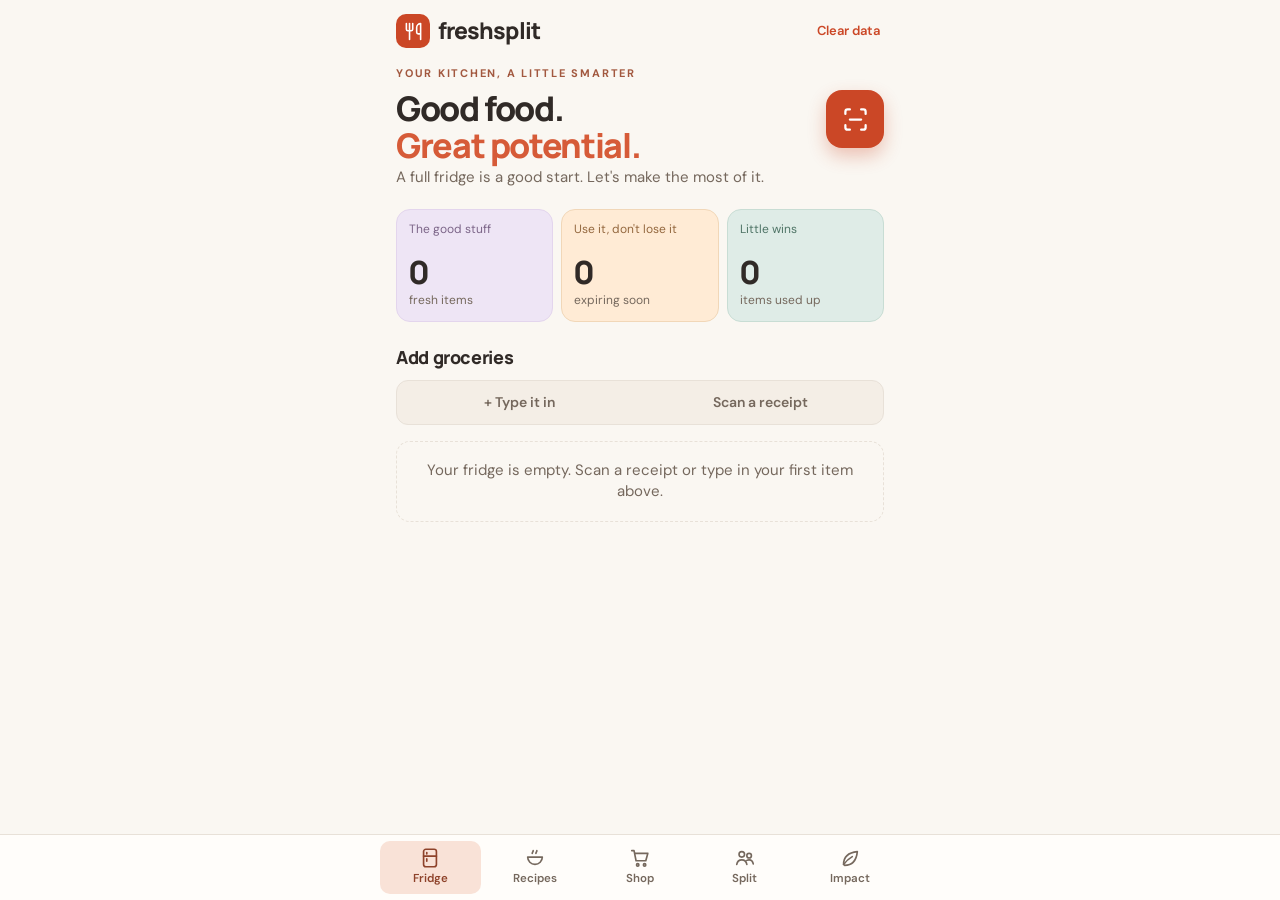
==== try.html @ 05a81a23 "Add FreshSplit app, test page and README" ====
<!DOCTYPE html>
<html lang="en">
<head>
<meta charset="utf-8">
<meta name="viewport" content="width=device-width,initial-scale=1,viewport-fit=cover">
<style>body{margin:0}[hidden]{display:none!important}</style>
</head>
<body>
<title>FreshSplit</title>
<meta name="claude:viewport-fit-sides" content="cover">
<link rel="preconnect" href="https://fonts.googleapis.com">
<link rel="preconnect" href="https://fonts.gstatic.com" crossorigin>
<link href="https://fonts.googleapis.com/css2?family=DM+Sans:opsz,wght@9..40,400;9..40,500;9..40,600;9..40,700&family=Manrope:wght@600;700;800&display=swap" rel="stylesheet">
<style>
/* Layout: a single phone-width app column, sticky header, fixed bottom tab bar */
:root{
  --bg:#FAF7F2; --surface:#FFFDFA; --sunk:#F4EEE6; --ink:#302A27; --muted:#75685D; --line:#E8E1D8;
  --accent:#CB4726; --accent-ink:#FFFFFF; --accent-soft:#F9E2D7; --accent-strong:#8E422A;
  --ice:#1D5E8C; --ice-soft:#DFEDF8; --ok:#246454; --ok-soft:#E2F2E9;
  --warn:#885805; --warn-soft:#FFEDBB; --bad:#A42F2F; --bad-soft:#FFDFDA;
  --p1:#EEE5F5; --p1-line:#E3D5ED; --p1-ink:#7C6588;
  --p2:#FFEBD5; --p2-line:#F1D7B8; --p2-ink:#94683F;
  --p3:#DFECE7; --p3-line:#C8DDD4; --p3-ink:#4F7466;
  --eyebrow:#A2583F; --headline-em:#D65B38;
  --shadow:0 1px 2px rgba(48,42,39,.05),0 6px 18px rgba(93,60,31,.06);
  --display:"Manrope","DM Sans",system-ui,sans-serif;
  --body:"DM Sans",system-ui,-apple-system,"Segoe UI",Roboto,sans-serif;
}
@media (prefers-color-scheme: dark){
  :root:not([data-theme="light"]){
    --bg:#191513; --surface:#221D1A; --sunk:#1D1916; --ink:#F3EBE4; --muted:#B5A698; --line:#3A312B;
    --accent:#F0784F; --accent-ink:#1A0E09; --accent-soft:#3B241A; --accent-strong:#F7A98C;
    --ice:#86C5F0; --ice-soft:#152A3B; --ok:#72CDB0; --ok-soft:#16302A;
    --warn:#EBB95C; --warn-soft:#382B12; --bad:#F38D7D; --bad-soft:#3E201C;
    --p1:#2A2233; --p1-line:#3A2F45; --p1-ink:#CDB6DA;
    --p2:#33261A; --p2-line:#4A3725; --p2-ink:#E3B98D;
    --p3:#1C2C27; --p3-line:#2B403A; --p3-ink:#9CCBB9;
    --eyebrow:#E39A7E; --headline-em:#F0784F;
    --shadow:0 1px 2px rgba(0,0,0,.4); color-scheme:dark;
  }
}
:root[data-theme="dark"]{
  --bg:#191513; --surface:#221D1A; --sunk:#1D1916; --ink:#F3EBE4; --muted:#B5A698; --line:#3A312B;
  --accent:#F0784F; --accent-ink:#1A0E09; --accent-soft:#3B241A; --accent-strong:#F7A98C;
  --ice:#86C5F0; --ice-soft:#152A3B; --ok:#72CDB0; --ok-soft:#16302A;
  --warn:#EBB95C; --warn-soft:#382B12; --bad:#F38D7D; --bad-soft:#3E201C;
  --p1:#2A2233; --p1-line:#3A2F45; --p1-ink:#CDB6DA;
  --p2:#33261A; --p2-line:#4A3725; --p2-ink:#E3B98D;
  --p3:#1C2C27; --p3-line:#2B403A; --p3-ink:#9CCBB9;
  --eyebrow:#E39A7E; --headline-em:#F0784F;
  --shadow:0 1px 2px rgba(0,0,0,.4); color-scheme:dark;
}
*{box-sizing:border-box}
body{background:var(--bg);color:var(--ink);font-family:var(--body);font-size:15px;line-height:1.45;-webkit-font-smoothing:antialiased}
body::before{content:"";position:fixed;inset:0 0 auto;height:env(safe-area-inset-top,0px);z-index:10;background:var(--bg)}
button,input,select,textarea{font:inherit;color:inherit}
button{cursor:pointer}
:focus-visible{outline:2px solid var(--accent);outline-offset:2px}
.app{max-width:520px;margin:0 auto;padding-left:max(16px,env(safe-area-inset-left,0px));padding-right:max(16px,env(safe-area-inset-right,0px));padding-block:0 calc(96px + env(safe-area-inset-bottom,0px))}
header.top{position:sticky;top:env(safe-area-inset-top,0px);z-index:5;background:var(--bg);padding-block:14px 10px;display:flex;align-items:center;gap:12px}
.brand{font-family:var(--display);font-weight:800;font-size:22px;letter-spacing:-.02em;display:flex;align-items:center;gap:8px}
.brand-mark{width:28px;height:28px;border-radius:8px;background:var(--accent);color:var(--accent-ink);display:grid;place-items:center;font-size:15px}
.top .spacer{flex:1}
.demo-pill{font-size:11px;font-weight:600;letter-spacing:.06em;text-transform:uppercase;color:var(--muted);border:1px solid var(--line);border-radius:999px;padding:3px 8px;background:var(--surface)}
.linkbtn{background:none;border:0;color:var(--accent);font-weight:600;font-size:13px;padding:4px}
h1.page{font-family:var(--display);font-weight:800;font-size:30px;letter-spacing:-.025em;line-height:1.1;margin:6px 0 4px;text-wrap:balance}
.sub{color:var(--muted);margin:0 0 16px}
h2{font-family:var(--display);font-weight:700;font-size:18px;letter-spacing:-.01em;margin:22px 0 10px;display:flex;align-items:baseline;gap:8px}
h2 .count{font-family:var(--body);font-size:13px;color:var(--muted);font-weight:500}
.stack{display:flex;flex-direction:column;gap:10px}
.card{background:var(--surface);border:1px solid var(--line);border-radius:14px;padding:14px;box-shadow:var(--shadow)}
.row{display:flex;gap:10px;align-items:center;flex-wrap:wrap}
.grow{flex:1;min-width:0}
.muted{color:var(--muted)}
.small{font-size:13px}
.tnum{font-variant-numeric:tabular-nums}

/* Summary strip */
.summary{display:grid;grid-template-columns:repeat(3,1fr);gap:8px}
.sum{border-radius:12px;padding:10px 12px;background:var(--surface);border:1px solid var(--line)}
.sum b{display:block;font-family:var(--display);font-size:24px;font-weight:800;line-height:1.1;font-variant-numeric:tabular-nums}
.sum span{font-size:12px;color:var(--muted)}
.sum.bad b{color:var(--bad)} .sum.warn b{color:var(--warn)}

/* Buttons & fields */
.btn{border:1px solid var(--line);background:var(--surface);border-radius:10px;padding:8px 12px;font-weight:600;font-size:14px}
.btn.primary{background:var(--accent);color:var(--accent-ink);border-color:var(--accent)}
.btn.ghost{background:transparent}
.btn.sm{padding:5px 10px;font-size:13px;border-radius:8px}
.btn:disabled{opacity:.45;cursor:not-allowed}
.seg{display:flex;background:var(--sunk);border:1px solid var(--line);border-radius:12px;padding:3px;gap:3px}
.seg button{flex:1;border:0;background:transparent;border-radius:9px;padding:8px;font-weight:600;font-size:14px;color:var(--muted)}
.seg button[aria-pressed="true"]{background:var(--surface);color:var(--ink);box-shadow:var(--shadow)}
.f{display:flex;flex-direction:column;gap:4px;font-size:12px;font-weight:600;color:var(--muted);letter-spacing:.02em;min-width:0}
.input,select.input,textarea.input{width:100%;border:1px solid var(--line);background:var(--sunk);border-radius:9px;padding:9px 10px;font-size:15px;font-weight:400;color:var(--ink)}
textarea.input{font-family:ui-monospace,"SF Mono",Menlo,Consolas,monospace;font-size:13px;min-height:150px;resize:vertical}
.grid2{display:grid;grid-template-columns:1fr 1fr;gap:10px}
.grid3{display:grid;grid-template-columns:1fr 1fr 1fr;gap:10px}
.hint{font-size:13px;color:var(--muted);background:var(--sunk);border-radius:9px;padding:8px 10px}

/* Pantry rows */
.item{display:grid;grid-template-columns:40px 1fr;gap:10px;align-items:start;padding:12px;background:var(--surface);border:1px solid var(--line);border-radius:14px}
.item.urgent{border-color:color-mix(in srgb,var(--bad) 35%,var(--line))}
.emoji{width:40px;height:40px;border-radius:10px;background:var(--sunk);display:grid;place-items:center;font-size:22px}
.item .name{font-weight:600;min-width:0}
.item .head{display:flex;justify-content:space-between;align-items:flex-start;gap:8px}
.demo-pill,.linkbtn{white-space:nowrap}
.item .meta{font-size:12.5px;color:var(--muted);display:flex;gap:6px;flex-wrap:wrap;align-items:center;margin-top:2px}
.item input[type=date]{border:1px solid var(--line);background:var(--sunk);border-radius:6px;padding:1px 4px;font-size:12px;color:var(--muted)}
.item .acts{display:flex;gap:6px;margin-top:8px;flex-wrap:wrap}
.tip{grid-column:2 / -1;font-size:13px;background:var(--warn-soft);color:var(--ink);border-radius:9px;padding:7px 10px}
.tip b{color:var(--warn)}
.chip{display:inline-flex;align-items:center;gap:4px;border-radius:999px;padding:3px 9px;font-size:12px;font-weight:600;white-space:nowrap;font-variant-numeric:tabular-nums}
.chip.ok{background:var(--accent-soft);color:var(--accent)}
.chip.warn{background:var(--warn-soft);color:var(--warn)}
.chip.bad{background:var(--bad-soft);color:var(--bad)}
.chip.ice{background:var(--ice-soft);color:var(--ice)}
.item.frozen .emoji{background:var(--ice-soft)}
.frz{display:inline-flex;align-items:center;gap:6px;border:1px solid var(--line);background:var(--surface);border-radius:999px;padding:4px 10px;font-size:13px;font-weight:600;color:var(--ink);cursor:pointer;white-space:nowrap}
.frz input{width:16px;height:16px;accent-color:var(--ice);margin:0}
.frz:has(input:checked){background:var(--ice-soft);border-color:var(--ice);color:var(--ice)}
.rc-row{display:grid;grid-template-columns:auto 32px 1fr;gap:10px;align-items:start;padding:10px 0;border-bottom:1px solid var(--line)}
.rc-row > input{width:18px;height:18px;margin-top:6px;accent-color:var(--accent)}
.rc-row .emoji{width:32px;height:32px;font-size:18px;border-radius:8px}
.rc-ctl{display:flex;flex-wrap:wrap;gap:8px;align-items:center;margin-top:6px}
.dt{border:1px solid var(--line);background:var(--sunk);border-radius:8px;padding:4px 6px;font-size:13px;color:var(--ink)}
.chip.neutral{background:var(--sunk);color:var(--muted);border:1px solid var(--line)}

/* Recipes */
.chips{display:flex;gap:8px;flex-wrap:wrap}
.fchip{border:1px solid var(--line);background:var(--surface);border-radius:999px;padding:6px 12px;font-size:13px;font-weight:600;color:var(--muted)}
.fchip[aria-pressed="true"]{background:var(--ink);color:var(--bg);border-color:var(--ink)}
.recipe h3{font-family:var(--display);font-size:18px;font-weight:700;margin:0;letter-spacing:-.01em}
.bar{height:6px;border-radius:99px;background:var(--sunk);overflow:hidden;border:1px solid var(--line)}
.bar i{display:block;height:100%;background:var(--accent);border-radius:99px}
.uses{font-size:13px;background:var(--warn-soft);border-radius:9px;padding:7px 10px}
.uses b{color:var(--warn)}
.ing{display:flex;flex-wrap:wrap;gap:6px}
.ing span{font-size:12.5px;border-radius:7px;padding:2px 8px;background:var(--accent-soft);color:var(--accent);font-weight:500}
.ing span.miss{background:var(--sunk);color:var(--muted);text-decoration:line-through;text-decoration-color:transparent;border:1px dashed var(--line)}
.cookpanel{border-top:1px dashed var(--line);margin-top:4px;padding-top:10px}
.check{display:flex;gap:10px;align-items:center;padding:6px 0;font-size:14px}
.check input{width:18px;height:18px;accent-color:var(--accent)}

/* Shopping */
.shop-row{display:flex;gap:10px;align-items:center;padding:10px 12px;background:var(--surface);border:1px solid var(--line);border-radius:12px}
.shop-row.done .nm{text-decoration:line-through;color:var(--muted)}
.alert{border-radius:12px;padding:12px;font-size:14px;display:flex;flex-direction:column;gap:8px}
.alert.warn{background:var(--warn-soft)}
.alert.ok{background:var(--accent-soft)}
.alert.info{background:var(--sunk);border:1px solid var(--line)}

/* Split */
.people{display:flex;gap:8px;flex-wrap:wrap}
.person{display:flex;align-items:center;gap:8px;border:1px solid var(--line);background:var(--surface);border-radius:999px;padding:4px 12px 4px 4px;font-weight:600;font-size:14px}
.av{width:26px;height:26px;border-radius:50%;display:grid;place-items:center;font-size:12px;font-weight:700;color:var(--accent-ink);background:var(--accent)}
.bal{display:flex;justify-content:space-between;align-items:center;padding:8px 0;border-bottom:1px solid var(--line)}
.bal:last-child{border-bottom:0}
.settle{display:flex;align-items:center;gap:8px;font-size:15px;padding:8px 0}
.settle .arrow{color:var(--muted)}
.settle b.amt{margin-left:auto;font-variant-numeric:tabular-nums}
.pchips{display:flex;gap:6px;flex-wrap:wrap}
.pchip{display:inline-flex;align-items:center;gap:6px;border:1px solid var(--line);background:var(--sunk);border-radius:999px;padding:3px 11px 3px 3px;font-size:13px;font-weight:600;color:var(--muted)}
.pchip .av{width:22px;height:22px;font-size:11px;background:var(--line);color:var(--muted)}
.pchip[aria-pressed="true"]{background:var(--accent-soft);border-color:var(--accent);color:var(--accent)}
.pchip[aria-pressed="true"] .av{background:var(--accent);color:var(--accent-ink)}
.buy{display:flex;flex-direction:column;gap:10px;padding:12px;background:var(--surface);border:1px solid var(--line);border-radius:12px}
.buy .quick{display:flex;gap:4px;margin-left:-4px}

/* Impact */
.tiles{display:grid;grid-template-columns:1fr 1fr;gap:10px}
.tile{background:var(--surface);border:1px solid var(--line);border-radius:14px;padding:14px}
.tile .v{font-family:var(--display);font-weight:800;font-size:30px;letter-spacing:-.02em;line-height:1.05;font-variant-numeric:tabular-nums}
.tile .l{font-size:12.5px;color:var(--muted);margin-top:4px}
.tile.hero{grid-column:1 / -1;background:var(--accent);border-color:var(--accent);color:var(--accent-ink)}
.tile.hero .l{color:var(--accent-ink);opacity:.85}
.tile.hero .v{font-size:40px}
.chart{display:grid;grid-template-columns:repeat(4,1fr);gap:12px;align-items:end;height:170px;padding:0 4px;border-bottom:1px solid var(--line);background-image:linear-gradient(var(--line) 1px,transparent 1px);background-size:100% 25%;background-position:0 0}
.wk{display:flex;gap:4px;align-items:end;justify-content:center;height:100%}
.wk i{width:22px;border-radius:5px 5px 0 0;position:relative;display:block;min-height:2px}
.wk i.r{background:var(--accent)} .wk i.t{background:var(--bad);opacity:.75}
.wk i em{position:absolute;top:-17px;left:50%;transform:translateX(-50%);font-style:normal;font-size:10.5px;color:var(--muted);font-variant-numeric:tabular-nums;white-space:nowrap}
.xl{display:grid;grid-template-columns:repeat(4,1fr);gap:12px;text-align:center;font-size:12px;color:var(--muted);padding-top:6px}
.legend{display:flex;gap:14px;font-size:12.5px;color:var(--muted);margin-top:8px}
.legend span::before{content:"";display:inline-block;width:10px;height:10px;border-radius:3px;margin-right:6px;vertical-align:-1px;background:var(--accent)}
.legend span.t::before{background:var(--bad);opacity:.75}
.src{font-size:12.5px;color:var(--muted)}
.src a{color:var(--accent)}

/* Bottom nav */
nav.tabs{position:fixed;left:0;right:0;bottom:0;z-index:6;background:var(--surface);border-top:1px solid var(--line);padding:6px max(16px,env(safe-area-inset-right,0px)) calc(6px + env(safe-area-inset-bottom,0px)) max(16px,env(safe-area-inset-left,0px))}
nav.tabs .in{max-width:520px;margin:0 auto;display:grid;grid-template-columns:repeat(5,1fr);gap:4px}
nav.tabs button{border:0;background:transparent;border-radius:10px;padding:6px 2px;display:flex;flex-direction:column;align-items:center;gap:2px;font-size:11.5px;font-weight:600;color:var(--muted)}
nav.tabs button svg{width:22px;height:22px;fill:none;stroke:currentColor;stroke-width:1.8;stroke-linecap:round;stroke-linejoin:round}
nav.tabs button[aria-current="page"]{color:var(--accent);background:var(--accent-soft)}
.badge{min-width:16px;height:16px;padding:0 4px;border-radius:8px;background:var(--bad);color:#fff;font-size:10px;display:inline-grid;place-items:center;margin-left:2px}

.toast{position:fixed;left:50%;bottom:calc(84px + env(safe-area-inset-bottom,0px));transform:translateX(-50%) translateY(20px);background:var(--ink);color:var(--bg);padding:10px 16px;border-radius:12px;font-size:14px;font-weight:500;opacity:0;pointer-events:none;transition:.25s;max-width:calc(100% - 32px);z-index:20;text-align:center}
.toast.show{opacity:1;transform:translateX(-50%) translateY(0)}
.upload{display:flex;flex-direction:column;align-items:center;gap:4px;text-align:center;border:2px dashed var(--accent);background:var(--accent-soft);border-radius:14px;padding:18px 14px;cursor:pointer;color:var(--ink)}
.upload b{color:var(--accent);font-size:16px}
.upload .up-ic{width:40px;height:40px;fill:none;stroke:var(--accent);stroke-width:1.8;stroke-linecap:round;stroke-linejoin:round}
.upload:focus-within{outline:2px solid var(--accent);outline-offset:2px}
.vh{position:absolute;width:1px;height:1px;opacity:0;overflow:hidden;pointer-events:none}
.ocr{display:flex;gap:12px;align-items:center}
.ocr img{width:56px;height:76px;object-fit:cover;object-position:top;border-radius:8px;border:1px solid var(--line);flex:none;background:#fff}
.or{display:flex;align-items:center;gap:10px;color:var(--muted);font-size:12px;text-transform:uppercase;letter-spacing:.06em}
.or::before,.or::after{content:"";flex:1;height:1px;background:var(--line)}
.empty{text-align:center;color:var(--muted);padding:18px;border:1px dashed var(--line);border-radius:14px}
@media (max-width:380px){.grid3{grid-template-columns:1fr 1fr}.summary b{font-size:20px}}

/* Figma design layer: warm kitchen look */
.brand{font-family:var(--display);font-weight:800;letter-spacing:-.04em;font-size:23px}
.brand-mark{width:34px;height:34px;border-radius:10px}
.brand-mark svg{width:19px;height:19px;fill:none;stroke:currentColor;stroke-width:2;stroke-linecap:round;stroke-linejoin:round}
h1.page{font-weight:800;letter-spacing:-.04em;font-size:34px;line-height:1.08}
h1.page em{font-style:normal;color:var(--headline-em)}
h2{font-family:var(--display);font-weight:800;letter-spacing:-.02em}
.hero{display:flex;align-items:flex-start;gap:12px;margin:8px 0 4px}
.eyebrow{color:var(--eyebrow);font-size:11px;font-weight:700;letter-spacing:.16em;text-transform:uppercase;margin-bottom:8px}
.scan-fab{flex:none;width:58px;height:58px;border-radius:16px;border:0;background:var(--accent);color:var(--accent-ink);display:grid;place-items:center;box-shadow:0 8px 18px color-mix(in srgb,var(--accent) 30%,transparent);margin-top:24px}
.scan-fab svg{width:27px;height:27px;fill:none;stroke:currentColor;stroke-width:2;stroke-linecap:round;stroke-linejoin:round}
.stats{display:grid;grid-template-columns:repeat(3,minmax(0,1fr));gap:8px}
.stat{border-radius:14px;padding:12px;border:1px solid var(--p1-line);background:var(--p1);display:flex;flex-direction:column;min-width:0}
.stat .lbl{font-size:12px;color:var(--p1-ink);line-height:1.25;min-height:2.5em}
.stat b{font-family:var(--display);font-size:32px;font-weight:800;letter-spacing:-.03em;line-height:1.05;margin-top:4px;font-variant-numeric:tabular-nums}
.stat .unit{font-size:12px;color:var(--muted);margin-top:2px}
.stat.s2{background:var(--p2);border-color:var(--p2-line)} .stat.s2 .lbl{color:var(--p2-ink)}
.stat.s3{background:var(--p3);border-color:var(--p3-line)} .stat.s3 .lbl{color:var(--p3-ink)}
.banner{display:flex;align-items:center;gap:12px;width:100%;text-align:left;margin-top:12px;background:var(--accent-soft);border:1px solid color-mix(in srgb,var(--accent) 22%,var(--line));border-radius:14px;padding:14px;color:var(--ink);font:inherit}
.banner b{display:block;color:var(--accent-strong);font-family:var(--display);font-size:15px;font-weight:800}
.banner .t{display:block;font-size:13px;color:var(--muted);margin-top:3px}
.banner .arr{color:var(--accent-strong);font-size:20px;flex:none}
.b-ic{width:42px;height:42px;border-radius:11px;background:color-mix(in srgb,var(--accent) 16%,transparent);color:var(--accent-strong);display:grid;place-items:center;flex:none}
.b-ic svg{width:22px;height:22px;fill:none;stroke:currentColor;stroke-width:2;stroke-linecap:round;stroke-linejoin:round}
.key{display:flex;flex-wrap:wrap;gap:6px 14px;font-size:12px;color:var(--muted);margin-top:14px}
.key i{display:inline-block;width:7px;height:7px;border-radius:50%;margin-right:6px;vertical-align:1px}
.key .kr{background:var(--bad)} .key .kw{background:var(--warn)} .key .ko{background:var(--ok)} .key .ki{background:var(--ice)}
.disclaimer{font-size:12px;color:var(--muted);margin:18px 0 0}
.item{grid-template-columns:54px 1fr;border-radius:16px}
.item .emoji{width:54px;height:54px;border-radius:12px;font-size:27px;overflow:hidden}
.emoji img{width:100%;height:100%;object-fit:cover;border-radius:inherit;display:block}
.recipe{overflow:hidden}
.recipe .rphoto{display:block;width:calc(100% + 28px);max-width:none;margin:-14px -14px 0;height:150px;object-fit:cover}
.chip.ok{background:var(--ok-soft);color:var(--ok)}
.ing span{background:var(--ok-soft);color:var(--ok)}
.tile.hero{background:var(--ok);border-color:var(--ok);color:var(--bg)}
.tile.hero .l{color:var(--bg)}
.wk i.r{background:var(--ok)}
.legend span::before{background:var(--ok)}
.card,.shop-row,.buy{border-radius:16px}
nav.tabs button[aria-current="page"]{color:var(--accent-strong)}
@media (prefers-reduced-motion:reduce){*{transition:none!important}}
</style>

<div class="app">
  <header class="top">
    <div class="brand"><span class="brand-mark" aria-hidden="true"><svg viewBox="0 0 24 24"><path d="M3 2v7c0 1.1.9 2 2 2h4a2 2 0 0 0 2-2V2"/><path d="M7 2v20"/><path d="M21 15V2a5 5 0 0 0-5 5v6c0 1.1.9 2 2 2h3Zm0 0v7"/></svg></span>freshsplit</div>
    <span class="spacer"></span>
    <button class="linkbtn" data-act="reset">Clear data</button>
  </header>
  <main id="view"></main>
</div>

<nav class="tabs" aria-label="Sections">
  <div class="in" id="tabs"></div>
</nav>
<div class="toast" id="toast" role="status" aria-live="polite"></div>

<script>
(function(){
"use strict";

/* ---------- Food knowledge: typical fridge shelf life, weight, price ---------- */
// d = days it usually keeps after purchase, kg = typical pack weight, p = typical price (CAD)
const FOODS = [
  {k:"milk", n:"Milk (2 L)", e:"🥛", d:7, kg:2.0, p:5.49, c:"dairy", a:["milk"]},
  {k:"eggs", n:"Eggs (12)", e:"🥚", d:21, kg:0.7, p:4.29, c:"dairy", a:["egg"]},
  {k:"cheese", n:"Cheddar cheese", e:"🧀", d:28, kg:0.4, p:7.99, c:"dairy", a:["cheese","ched","mozz"]},
  {k:"yogurt", n:"Yogurt", e:"🥣", d:14, kg:0.65, p:4.79, c:"dairy", a:["yogurt","yog"]},
  {k:"butter", n:"Butter", e:"🧈", d:60, kg:0.45, p:6.49, c:"dairy", a:["butter"]},
  {k:"cream", n:"Cooking cream", e:"🥛", d:10, kg:0.5, p:3.29, c:"dairy", a:["cream"]},
  {k:"bread", n:"Bread", e:"🍞", d:5, kg:0.6, p:3.49, c:"bakery", a:["bread","loaf"]},
  {k:"tortilla", n:"Tortillas", e:"🫓", d:14, kg:0.5, p:3.99, c:"bakery", a:["tortilla","wrap"]},
  {k:"spinach", n:"Baby spinach", e:"🥬", d:5, kg:0.3, p:4.99, c:"leafy", a:["spinach"]},
  {k:"lettuce", n:"Lettuce", e:"🥬", d:7, kg:0.5, p:2.99, c:"leafy", a:["lettuce","romaine"]},
  {k:"tomato", n:"Tomatoes", e:"🍅", d:7, kg:0.5, p:3.12, c:"produce", a:["tomato","roma"]},
  {k:"pepper", n:"Bell peppers", e:"🫑", d:7, kg:0.4, p:3.49, c:"produce", a:["pepper"]},
  {k:"broccoli", n:"Broccoli", e:"🥦", d:5, kg:0.5, p:2.99, c:"produce", a:["broccoli"]},
  {k:"mushroom", n:"Mushrooms", e:"🍄", d:5, kg:0.23, p:2.99, c:"produce", a:["mushroom"]},
  {k:"cucumber", n:"Cucumber", e:"🥒", d:7, kg:0.4, p:1.29, c:"produce", a:["cucumber","cuke"]},
  {k:"carrot", n:"Carrots", e:"🥕", d:21, kg:1.0, p:2.49, c:"produce", a:["carrot"]},
  {k:"potato", n:"Potatoes", e:"🥔", d:30, kg:2.0, p:4.99, c:"produce", a:["potato"]},
  {k:"onion", n:"Onions", e:"🧅", d:30, kg:1.0, p:2.99, c:"produce", a:["onion"]},
  {k:"garlic", n:"Garlic", e:"🧄", d:60, kg:0.1, p:0.99, c:"produce", a:["garlic"]},
  {k:"banana", n:"Bananas", e:"🍌", d:5, kg:1.0, p:1.83, c:"fruit", a:["banana"]},
  {k:"apple", n:"Apples", e:"🍎", d:30, kg:1.0, p:4.49, c:"fruit", a:["apple"]},
  {k:"strawberries", n:"Strawberries", e:"🍓", d:4, kg:0.45, p:4.99, c:"fruit", a:["strawberr","berries"]},
  {k:"avocado", n:"Avocados", e:"🥑", d:4, kg:0.4, p:3.99, c:"fruit", a:["avocado"]},
  {k:"chicken", n:"Chicken breast", e:"🍗", d:2, kg:1.0, p:12.87, c:"meat", a:["chicken","chkn"]},
  {k:"beef", n:"Ground beef", e:"🥩", d:2, kg:0.45, p:7.49, c:"meat", a:["beef"]},
  {k:"salmon", n:"Salmon fillet", e:"🐟", d:2, kg:0.4, p:11.99, c:"meat", a:["salmon"]},
  {k:"rice", n:"Rice", e:"🍚", d:365, kg:2.0, p:6.99, c:"pantry", a:["rice"]},
  {k:"pasta", n:"Pasta", e:"🍝", d:365, kg:0.9, p:2.49, c:"pantry", a:["pasta","spaghetti","penne"]},
  {k:"oats", n:"Rolled oats", e:"🌾", d:365, kg:1.0, p:4.49, c:"pantry", a:["oats","oatmeal"]},
  {k:"beans", n:"Canned beans", e:"🥫", d:730, kg:0.4, p:1.49, c:"pantry", a:["bean"]}
];
const FOOD = Object.fromEntries(FOODS.map(f=>[f.k,f]));
const TIPS = {
  dairy:"Bake with it, make pancakes, or freeze it (grated cheese and milk both freeze well).",
  bakery:"Freeze slices now, or turn it into French toast or croutons.",
  leafy:"Wilt it into eggs, pasta or soup. A whole bag shrinks to a cup.",
  produce:"Roast it, add it to soup, or chop and freeze it.",
  fruit:"Freeze it for smoothies, or bake it into muffins or banana bread.",
  meat:"Cook it today or freeze it now. Frozen, it keeps for months.",
  pantry:"",
  other:"Check it, and freeze or cook it soon."
};
// How long food keeps in the freezer (days), and how long it lasts in the fridge after thawing.
const FREEZE = {milk:90, cheese:180, yogurt:60, butter:270, cream:90, bread:90, tortilla:180, spinach:180, tomato:180,
  pepper:240, broccoli:300, mushroom:270, carrot:300, onion:240, garlic:180, banana:90, apple:240, strawberries:240,
  avocado:120, chicken:270, beef:120, salmon:90};
const NO_FREEZE = {eggs:"Eggs crack in the shell when frozen.", lettuce:"Lettuce goes limp and watery when frozen.",
  cucumber:"Cucumber goes mushy when frozen.", potato:"Raw potatoes turn watery and grainy when frozen."};
const THAW = {meat:2, dairy:5, bakery:3};
function freezeDays(k, c){ if(k && FREEZE[k]) return FREEZE[k]; if(c==="pantry") return null; if(k && NO_FREEZE[k]) return null; return k?null:90; }
function noFreezeMsg(k, c){ if(k && NO_FREEZE[k]) return NO_FREEZE[k]; if(c==="pantry") return "This keeps for months in the cupboard, so there's no need to freeze it."; return "This doesn't freeze well."; }
function fmtDate(s){const [y,m,d]=s.split("-").map(Number); return new Date(y,m-1,d).toLocaleDateString(undefined,{month:"short",day:"numeric",year:"numeric"});}
const CO2_PER_KG = 3; // 2.3 Mt household food waste ≈ 6.9 Mt CO2 (Love Food Hate Waste Canada)

// How to spot each food on a receipt, including common store abbreviations.
const RX = {
  cheese:/chees|\bched|\bchs\b|mozz|parm/, yogurt:/yog|\bygt\b/,
  milk:/milk|\bmlk\b|\bhomo\b|\bskim\b|\b[12]\s?%/, cream:/cream|\bcrm\b/, butter:/butter|\bbtr\b/, eggs:/egg/,
  chicken:/chick|\bchkn|\bchk\b/, beef:/beef|\bgrnd\s?bf|\bgr\s?bf/, salmon:/salmon/,
  spinach:/spinach|\bspnch|\bspin\b/, lettuce:/lettuce|romaine|\blett\b|iceberg/, tomato:/tomato|\btoms?\b|\broma\b/,
  pepper:/pepper|\bppr\b/, broccoli:/brocc/, mushroom:/mushr|\bmush\b/, cucumber:/cucumb|\bcuke/, carrot:/carrot|\bcarr\b/,
  strawberries:/strawb|\bstrwb|berries/, avocado:/avocad|\bavo\b/, banana:/banan|\bbnna/, apple:/apple/,
  potato:/potat/, onion:/onion/, garlic:/garlic/,
  bread:/bread|\bbrd\b|\bloaf|bagel|\bbuns?\b/, tortilla:/tortil|\bwraps?\b/,
  pasta:/pasta|spaghet|penne|macaroni|fusilli|linguin/, rice:/\brice\b/, oats:/\boats?\b|oatmeal/, beans:/\bbeans?\b/
};
function findFood(text){
  const t = text.toLowerCase();
  for(const k in RX){ if(RX[k].test(t)) return FOOD[k]; }
  return null;
}

/* ---------- Photos (from the team's Figma design) ---------- */
const PHOTO = {"strawberries": "[data-uri]", "spinach": "[data-uri]", "chicken": "[data-uri]", "milk": "[data-uri]", "avocado": "[data-uri]", "eggs": "[data-uri]"};
const RPHOTO = {"Creamy chicken & spinach pasta": "[data-uri]", "Yogurt fruit bowl": "[data-uri]", "Avocado & egg toast": "[data-uri]"};
function thumb(k,e){ return PHOTO[k] ? `<img src="${PHOTO[k]}" alt="">` : e; }
const SCAN_SVG='<svg viewBox="0 0 24 24"><path d="M3 7V5a2 2 0 0 1 2-2h2M17 3h2a2 2 0 0 1 2 2v2M21 17v2a2 2 0 0 1-2 2h-2M7 21H5a2 2 0 0 1-2-2v-2M7 12h10"/></svg>';
const CLOCK_SVG='<svg viewBox="0 0 24 24"><circle cx="12" cy="12" r="9"/><path d="M12 7v5l3 2"/></svg>';
function pageHead(eb,title,sub,cta){ return `<div class="hero"><div style="flex:1;min-width:0"><div class="eyebrow">${eb}</div><h1 class="page">${title}</h1><p class="sub">${sub}</p></div>${cta||""}</div>`; }

/* ---------- Recipes ---------- */
const RECIPES = [
  {n:"Creamy chicken & spinach pasta", t:25, veg:false, ing:["chicken","spinach","pasta","milk"]},
  {n:"Avocado & egg toast", t:15, veg:true, ing:["bread","avocado","eggs","spinach"]},
  {n:"Spinach & tomato omelette", t:15, veg:true, ing:["eggs","spinach","tomato","cheese","onion"]},
  {n:"Chicken & pepper stir-fry", t:25, veg:false, ing:["chicken","pepper","broccoli","garlic","rice","onion"]},
  {n:"Creamy spinach pasta", t:20, veg:true, ing:["pasta","spinach","garlic","cream","cheese"]},
  {n:"Banana oat pancakes", t:15, veg:true, ing:["banana","eggs","oats","milk"]},
  {n:"Tomato & bean soup", t:30, veg:true, ing:["tomato","onion","garlic","beans","carrot"]},
  {n:"Grilled cheese & tomato", t:10, veg:true, ing:["bread","cheese","tomato","butter"]},
  {n:"French toast", t:15, veg:true, ing:["bread","eggs","milk","butter"]},
  {n:"Chicken fried rice", t:20, veg:false, ing:["rice","eggs","chicken","carrot","onion","garlic"]},
  {n:"Veggie bean quesadillas", t:15, veg:true, ing:["tortilla","cheese","pepper","onion","beans"]},
  {n:"Yogurt fruit bowl", t:5, veg:true, ing:["yogurt","banana","strawberries","oats"]},
  {n:"Beef tacos", t:25, veg:false, ing:["beef","tortilla","tomato","lettuce","cheese","onion"]},
  {n:"Roasted vegetable tray", t:35, veg:true, ing:["potato","carrot","pepper","onion","garlic"]},
  {n:"Salmon rice bowl", t:20, veg:false, ing:["salmon","rice","cucumber","avocado"]},
  {n:"Mushroom risotto", t:35, veg:true, ing:["rice","mushroom","onion","garlic","cheese","butter"]}
];

/* ---------- Dates ---------- */
const TODAY = (()=>{const d=new Date(); d.setHours(0,0,0,0); return d;})();
function iso(d){return d.getFullYear()+"-"+String(d.getMonth()+1).padStart(2,"0")+"-"+String(d.getDate()).padStart(2,"0");}
function addDays(n){const d=new Date(TODAY); d.setDate(d.getDate()+n); return iso(d);}
function daysLeft(s){const [y,m,dd]=s.split("-").map(Number); return Math.round((new Date(y,m-1,dd)-TODAY)/86400000);}
function fmtShort(d){return d.toLocaleDateString(undefined,{month:"short",day:"numeric"});}
function mondayOf(d){const x=new Date(d); const wd=(x.getDay()+6)%7; x.setDate(x.getDate()-wd); return x;}

/* ---------- Helpers ---------- */
const $ = s=>document.querySelector(s);
let _id = Date.now();
const uid = ()=>"i"+(_id++).toString(36);
const esc = s=>String(s).replace(/[&<>"']/g,c=>({"&":"&amp;","<":"&lt;",">":"&gt;",'"':"&quot;","'":"&#39;"}[c]));
const money = n=>"$"+(Math.round(n*100)/100).toFixed(2);
const kg = n=>(Math.round(n*10)/10).toFixed(1);
function initials(n){return n.trim().slice(0,1).toUpperCase();}

/* ---------- State ---------- */
const KEY="fridgewise-v1";
function mkItem(k, offset, buyer, qty){
  const f=FOOD[k];
  return {id:uid(), k:f.k, name:f.n, e:f.e, c:f.c, exp:addDays(offset), qty:qty||1, price:f.p, kg:f.kg, buyer};
}
function seed(){
  return {people:["You"], items:[], purchases:[], shop:[], log:[],
    impact:{rescuedKg:0, usedKg:0, tossedKg:0, saved:0, rescuedCount:0}};
}
function load(){try{const s=localStorage.getItem(KEY); if(s){const o=JSON.parse(s); if(o&&o.items) return o;}}catch(e){} return null;}
function save(){try{localStorage.setItem(KEY,JSON.stringify(S));}catch(e){}}
let S = load() || seed();
const UI = {tab:"fridge", addMode:null, receipt:"", parsed:null, pref:"soon", cooking:null, shopWarn:null, check:null};

/* ---------- Status ---------- */
function status(d){
  if(d<0) return {cls:"bad", txt:d===-1?"Expired yesterday":"Expired "+(-d)+" days ago"};
  if(d===0) return {cls:"bad", txt:"Use today"};
  if(d===1) return {cls:"bad", txt:"1 day left"};
  if(d===2) return {cls:"bad", txt:"2 days left"};
  if(d<=3) return {cls:"warn", txt:d+" days left"};
  if(d>60) return {cls:"ok", txt:Math.round(d/30)+" months"};
  return {cls:"ok", txt:d+" days left"};
}
function sorted(){return S.items.slice().sort((a,b)=>daysLeft(a.exp)-daysLeft(b.exp));}
function haveKey(k){return S.items.find(i=>i.k===k && daysLeft(i.exp)>=0);}

/* ---------- Toast ---------- */
let tt;
function toast(msg){const t=$("#toast"); t.textContent=msg; t.classList.add("show"); clearTimeout(tt); tt=setTimeout(()=>t.classList.remove("show"),2600);}

/* ---------- Impact accounting ---------- */
function finishItem(item, how){
  const d=daysLeft(item.exp);
  const w=item.kg*item.qty;
  if(how==="used"){
    S.impact.usedKg+=w; S.impact.usedCount=(S.impact.usedCount||0)+1;
    if(d<=3 && d>=-1 && !item.rescued){ S.impact.rescuedKg+=w; S.impact.saved+=item.price*item.qty; S.impact.rescuedCount++; }
  } else {
    S.impact.tossedKg+=w;
    if(item.rescued){ S.impact.rescuedKg-=w; S.impact.saved-=item.price*item.qty; S.impact.rescuedCount--; }
  }
  if(!S.log) S.log=[];
  S.log.push({d:iso(TODAY), r:(how==="used"&&d<=3&&d>=-1&&!item.rescued)?w:0, t:how==="used"?0:w});
  S.items=S.items.filter(i=>i.id!==item.id);
}

/* ---------- Tabs ---------- */
const ICONS={
  fridge:'<svg viewBox="0 0 24 24"><rect x="5" y="2.5" width="14" height="19" rx="2.5"/><path d="M5 10h14M8.5 6v1.5M8.5 13v2.5"/></svg>',
  recipes:'<svg viewBox="0 0 24 24"><path d="M4 11h16a8 8 0 0 1-16 0Z"/><path d="M9 7c0-1.5 1-1.5 1-3M13 7c0-1.5 1-1.5 1-3"/></svg>',
  shop:'<svg viewBox="0 0 24 24"><path d="M3 4h2.5l2.2 11h10.6L20.5 7H7"/><circle cx="9.5" cy="19.5" r="1.3"/><circle cx="17" cy="19.5" r="1.3"/></svg>',
  split:'<svg viewBox="0 0 24 24"><circle cx="8.5" cy="8" r="3"/><circle cx="16.5" cy="9.5" r="2.5"/><path d="M3 19c.5-3 3-5 5.5-5s5 2 5.5 5M14 14.6c.8-.4 1.6-.6 2.5-.6 2.2 0 4 1.6 4.5 4.5"/></svg>',
  impact:'<svg viewBox="0 0 24 24"><path d="M5 19c0-8 5-13 15-14-1 10-6 15-14 15"/><path d="M5 19c3-4 6-6.5 9.5-8.5"/></svg>'
};
const TABS=[["fridge","Fridge"],["recipes","Recipes"],["shop","Shop"],["split","Split"],["impact","Impact"]];
function renderTabs(){
  const urgent=S.items.filter(i=>i.loc!=="freezer"&&daysLeft(i.exp)<=1).length;
  const open=S.shop.filter(s=>!s.done).length;
  $("#tabs").innerHTML=TABS.map(([k,l])=>{
    const b = k==="fridge"&&urgent ? `<span class="badge">${urgent}</span>` : (k==="shop"&&open?`<span class="badge" style="background:var(--muted)">${open}</span>`:"");
    return `<button data-act="tab" data-tab="${k}" ${UI.tab===k?'aria-current="page"':""}>${ICONS[k]}<span>${l}${b}</span></button>`;
  }).join("");
}

/* ---------- Fridge ---------- */
function peopleOptions(sel){return S.people.map(p=>`<option ${p===sel?"selected":""}>${esc(p)}</option>`).join("");}
function shareChips(id){
  return `<div class="pchips" id="${id}" role="group" aria-label="Shared with">${S.people.map((q,ix)=>`<button type="button" class="pchip" data-act="pickShare" data-pi="${ix}" aria-pressed="true"><span class="av">${esc(initials(q))}</span>${esc(q)}</button>`).join("")}</div>`;
}
function readShare(id){return [...document.querySelectorAll("#"+id+' .pchip[aria-pressed="true"]')].map(b=>S.people[+b.dataset.pi]);}
function itemRow(i){
  const d=daysLeft(i.exp), frozen=i.loc==="freezer";
  const base=status(d);
  const st=frozen ? {cls:d<0?"bad":"ice", txt:d<0?"Frozen too long":"Frozen · "+base.txt.replace(" left","")} : base;
  const urgent=!frozen && d<=2;
  const canFreeze=freezeDays(i.k,i.c)!=null;
  const tip = urgent && TIPS[i.c] ? `<div class="tip"><b>Save it:</b> ${TIPS[i.c]}</div>` : "";
  const moveBtn = frozen
    ? `<button class="btn sm ghost" data-act="thaw" data-id="${i.id}">Move to fridge</button>`
    : (canFreeze && d>=0 ? `<button class="btn sm ghost" data-act="freeze" data-id="${i.id}">❄ Freeze</button>` : "");
  return `<div class="item ${urgent?"urgent":""} ${frozen?"frozen":""}">
    <div class="emoji" aria-hidden="true">${thumb(i.k,i.e)}</div>
    <div style="min-width:0">
      <div class="head"><div class="name">${esc(i.name)}${i.qty>1?` <span class="muted">×${i.qty}</span>`:""}</div><span class="chip ${st.cls}">${st.txt}</span></div>
      <div class="meta"><span>${esc(i.buyer)} · ${money(i.price*i.qty)}</span><span>·</span>
        <label>${frozen?"Frozen until":"Use by"} <input type="date" value="${i.exp}" data-act="exp" data-id="${i.id}" aria-label="Use-by date for ${esc(i.name)}"></label></div>
      <div class="acts">
        <button class="btn sm" data-act="used" data-id="${i.id}">Used it</button>
        ${moveBtn}
        <button class="btn sm ghost" data-act="tossed" data-id="${i.id}">Threw it out</button>
      </div>
    </div>
    ${tip}
  </div>`;
}
function freezerSection(frozen){
  if(!frozen.length) return "";
  return `<h2>In the freezer <span class="count">${frozen.length}</span></h2>
  <div class="stack">${frozen.map(itemRow).join("")}</div>`;
}
function addPanel(){
  if(UI.addMode==="type"){
    const opts=FOODS.map(f=>`<option value="${esc(f.n)}">`).join("");
    return `<form class="card stack" id="addForm" autocomplete="off">
      <label class="f">Item<input class="input" id="addName" list="foodList" placeholder="e.g. Milk, spinach, chicken" required></label>
      <datalist id="foodList">${opts}</datalist>
      <div class="grid3">
        <label class="f">Qty<input class="input" id="addQty" type="number" min="1" value="1"></label>
        <label class="f">Price<input class="input" id="addPrice" type="number" min="0" step="0.01" placeholder="0.00"></label>
        <label class="f">Paid by<select class="input" id="addBuyer">${peopleOptions("You")}</select></label>
      </div>
      <div class="f">Shared with (tap to change)${shareChips("addShare")}</div>
      <div class="grid2" style="align-items:end">
        <label class="f">Use-by date<input class="input" id="addExp" type="date" value="${addDays(7)}"></label>
        <label class="frz" style="justify-self:start;padding:9px 12px"><input type="checkbox" id="addFrz"> ❄ Put in freezer</label>
      </div>
      <div class="hint" id="addHint">Type an item and we'll estimate how long it keeps. Change the date if the package says otherwise.</div>
      <div class="row"><button class="btn primary" type="submit">Add to fridge</button><button class="btn ghost" type="button" data-act="mode" data-mode="">Cancel</button></div>
    </form>`;
  }
  if(UI.addMode==="receipt"){
    let res="";
    if(UI.parsed){
      const ok=UI.parsed.found, bad=UI.parsed.unknown;
      res=`<div class="stack">
        <div class="row"><strong class="grow">Found ${ok.length} grocery item${ok.length===1?"":"s"}</strong>
          <label class="f" style="flex-direction:row;align-items:center;gap:6px">Paid by <select class="input" id="rcBuyer" style="width:auto;padding:5px 8px">${peopleOptions("You")}</select></label></div>
        <div class="f">Shared with (tap to change)${shareChips("rcShare")}</div>
        <div class="small muted">We guessed each use-by date. Change any date to match the package, or tick ❄ Freezer for food you'll freeze.</div>
        <div>${ok.map((r,ix)=>{const canF=freezeDays(r.f.k,r.f.c)!=null; return `<div class="rc-row">
          <input type="checkbox" ${r.skip?"":"checked"} data-rc="${ix}" aria-label="Add ${esc(r.f.n)}">
          <span class="emoji" aria-hidden="true">${thumb(r.f.k,r.f.e)}</span>
          <div style="min-width:0">
            <div class="row" style="justify-content:space-between;gap:6px"><b>${esc(r.f.n)}</b><span class="tnum small">${r.price!=null?money(r.price):""}</span></div>
            <div class="small muted">"${esc(r.line)}"</div>
            <div class="rc-ctl">
              <label class="small muted">${r.frozen?"Frozen until":"Use by"} <input type="date" class="dt" data-rcexp="${ix}" value="${r.exp}" aria-label="Use-by date for ${esc(r.f.n)}"></label>
              ${canF?`<label class="frz"><input type="checkbox" data-rcfrz="${ix}" ${r.frozen?"checked":""}> ❄ Freezer</label>`:""}
            </div>
          </div>
        </div>`;}).join("")}</div>
        ${bad.length?`<div class="hint">Not recognized: ${bad.map(b=>`“${esc(b)}”`).join(", ")}. Add these by typing them in.</div>`:""}
        <button class="btn primary" data-act="rcAdd" ${ok.length?"":"disabled"}>Add checked items to fridge</button>
      </div>`;
    }
    const o=UI.ocr;
    let ocrBox="";
    if(o && o.status==="loading") ocrBox=`<div class="ocr">${o.thumb?`<img src="${o.thumb}" alt="Your receipt photo">`:""}
        <div class="grow stack" style="gap:6px"><b id="ocrMsg">${esc(o.msg||"Getting the photo reader ready…")}</b>
        <div class="bar"><i id="ocrBar" style="width:${Math.round((o.progress||0)*100)}%"></i></div>
        <span class="small muted">The first scan takes longer while the reader downloads.</span></div></div>`;
    if(o && o.status==="done") ocrBox=`<div class="ocr">${o.thumb?`<img src="${o.thumb}" alt="Your receipt photo">`:""}
        <div class="small">Here's what we read from your photo. If a line is wrong, fix it in the text box and tap <b>Read receipt</b> again.</div></div>`;
    if(o && o.status==="error") ocrBox=`<div class="alert warn"><div><b>We couldn't read that photo.</b> Check your internet connection and try again, or type the receipt text in the box below.</div></div>`;
    return `<div class="card stack">
      <label class="upload" for="rcPhoto">
        <svg class="up-ic" viewBox="0 0 24 24" aria-hidden="true"><path d="M4 8h3l1.5-2h7L17 8h3v11H4z"/><circle cx="12" cy="13" r="3.5"/></svg>
        <b>Take or upload a photo of your receipt</b>
        <span class="small muted">Lay it flat in good light and fit the whole receipt in the photo.</span>
      </label>
      <input class="vh" type="file" id="rcPhoto" accept="image/*" ${o&&o.status==="loading"?"disabled":""}>
      <button class="btn sm" data-act="rcSamplePhoto" style="align-self:center" ${o&&o.status==="loading"?"disabled":""}>Try a sample receipt photo</button>
      ${ocrBox}
      <div class="or">or type the text</div>
      <label class="f">Receipt text<textarea class="input" id="rcText" placeholder="Paste or type the lines from your grocery receipt">${esc(UI.receipt)}</textarea></label>
      <div class="row">
        <button class="btn primary" data-act="rcRead">Read receipt</button>
        <button class="btn" data-act="rcSample">Use sample text</button>
        <button class="btn ghost" data-act="mode" data-mode="">Cancel</button>
      </div>
      <div class="hint">Photos are read right here in your browser, so your receipt isn't uploaded anywhere. FreshSplit then matches each line to a food and estimates its use-by date from typical shelf life.</div>
      ${res}
    </div>`;
  }
  return `<div class="seg" role="group" aria-label="Add groceries">
    <button data-act="mode" data-mode="type" aria-pressed="false">+ Type it in</button>
    <button data-act="mode" data-mode="receipt" aria-pressed="false">Scan a receipt</button>
  </div>`;
}
function renderFridge(){
  const items=sorted();
  const frozen=items.filter(i=>i.loc==="freezer"), cold=items.filter(i=>i.loc!=="freezer");
  const expired=cold.filter(i=>daysLeft(i.exp)<0).length;
  const soon=cold.filter(i=>{const d=daysLeft(i.exp);return d>=0&&d<=3;}).length;
  const useFirst=cold.filter(i=>daysLeft(i.exp)<=3), later=cold.filter(i=>daysLeft(i.exp)>3);
  return `${pageHead("Your kitchen, a little smarter","Good food.<br><em>Great potential.</em>","A full fridge is a good start. Let's make the most of it.",`<button class="scan-fab" data-act="mode" data-mode="receipt" aria-label="Scan a receipt">${SCAN_SVG}</button>`)}
  <div class="stats">
    <div class="stat s1"><span class="lbl">The good stuff</span><b>${later.length+frozen.length}</b><span class="unit">fresh items</span></div>
    <div class="stat s2"><span class="lbl">Use it, don't lose it</span><b>${soon}</b><span class="unit">expiring soon</span></div>
    <div class="stat s3"><span class="lbl">Little wins</span><b>${S.impact.usedCount||0}</b><span class="unit">items used up</span></div>
  </div>
  ${soon?`<button class="banner" data-act="tab" data-tab="recipes"><span class="b-ic">${CLOCK_SVG}</span><span style="flex:1;min-width:0"><b>Your next meal is already here.</b><span class="t">${soon} item${soon===1?" is":"s are"} best enjoyed in the next 3 days. That's ${money(cold.filter(i=>{const d=daysLeft(i.exp);return d>=0&&d<=3;}).reduce((a,i)=>a+i.price*i.qty,0))} worth saving. Tap for recipes.</span></span><span class="arr" aria-hidden="true">→</span></button>`:""}
  <h2>Add groceries</h2>
  ${addPanel()}
  ${items.length?`<div class="key" aria-label="Freshness colour guide"><span><i class="kr"></i>Use first · 0–2 days</span><span><i class="kw"></i>Use soon · 3 days</span><span><i class="ko"></i>Staying fresh</span><span><i class="ki"></i>Frozen</span></div>
  <h2>Use these first <span class="count">${useFirst.length}</span></h2>
  <div class="stack">${useFirst.length?useFirst.map(itemRow).join(""):`<div class="empty">Nothing is about to expire. Nice work.</div>`}</div>
  
  <h2>Later <span class="count">${later.length}</span></h2>
  <div class="stack">${later.length?later.map(itemRow).join(""):`<div class="empty">Nothing else in the fridge.</div>`}</div>
  ${freezerSection(frozen)}
  <p class="disclaimer">Freshness dates are estimates, not a food-safety guarantee. Always check labels and how the food looks and smells.</p>`
  :`<div class="empty" style="margin-top:16px">Your fridge is empty. Scan a receipt or type in your first item above.</div>`}`;
}

/* Receipt parsing */
const SAMPLE=`FRESH MART #204   EDMONTON AB
11/13/26  17:42
2% MILK 2L               5.49
BNLS SKNLS CHKN BRST    12.87
BABY SPINACH 312G        4.99
ROMA TOMATOES 0.62KG     3.12
LARGE EGGS 12PK          4.29
WW BREAD 675G            3.49
BANANAS 1.1KG            1.83
STRAWBERRIES 454G        4.99
DISH SOAP 740ML          3.99
SUBTOTAL                45.06
GST 5%                   0.20
TOTAL                   45.26
DEBIT                   45.26`;
// Lines that are never groceries (totals, tax, payment, store info) and common non-food buys.
const SKIP_LINE=/sub\s?total|total|\btax\b|\bgst\b|\bpst\b|\bhst\b|change|cash|visa|master\s?card|amex|debit|credit|balance|discount|savings|you saved|tender|approved|auth|card\s?#|points|loyalty|thank|receipt|phone|\btel\b|www\.|\.com|^\d{1,2}\/\d{1,2}|#\d+/i;
const NON_FOOD=/soap|detergent|paper|towel|tissue|toilet|foil|bleach|cleaner|sponge|shampoo|toothpaste|batter(y|ies)|\bbags?\b|bag fee|deposit|\bdep\b|eco fee|env fee|lottery/i;
function parseReceipt(text){
  const found=[], unknown=[];
  text.split(/\r?\n/).forEach(raw=>{
    // Tidy common reading mistakes: stray tax letters, "$", "4,99", "3. 12", letter O instead of zero.
    const line=raw.replace(/[|]/g," ")
      .replace(/\s+[A-Z*]{1,3}\s*$/i,"")
      .replace(/(\d)\s*[.,]\s*(\d{2})\s*$/,"$1.$2")
      .replace(/[oO](?=\d?\s*$)/,"0")
      .trim();
    if(!line || SKIP_LINE.test(line)) return;
    const m=line.match(/^(.+?)\s+\$?\s?(\d+\.\d{2})$/);
    if(!m) return;
    const name=m[1].replace(/^\d{3,}\s+/,"").replace(/^\d+\s*@\s*/,"").replace(/^\d+\s+(?=[a-z])/i,"").replace(/[^a-z0-9%&.\- ]/gi," ").replace(/\s+/g," ").trim();
    const price=parseFloat(m[2]);
    if(name.length<3 || !/[a-z]{2}/i.test(name) || !(price>0) || NON_FOOD.test(name)) return;
    const f=findFood(name);
    if(f) found.push({f, line:raw.trim(), price, exp:addDays(f.d), frozen:false});
    else unknown.push(name);
  });
  return {found, unknown};
}

/* ---------- Receipt photos (OCR with Tesseract.js, runs in the browser) ---------- */
const SAMPLE_PHOTO="[data-uri]";
let tessLoading=null;
function loadTesseract(){
  if(window.Tesseract) return Promise.resolve();
  if(tessLoading) return tessLoading;
  tessLoading=new Promise((res,rej)=>{
    const s=document.createElement("script");
    s.src="https://cdn.jsdelivr.net/npm/tesseract.js@5.1.1/dist/tesseract.min.js";
    s.onload=()=>res(); s.onerror=()=>{tessLoading=null; rej(new Error("Could not load OCR"));};
    document.head.appendChild(s);
  });
  return tessLoading;
}
// Shrink big phone photos and boost contrast so text is easier to read
function prepImage(src){
  return new Promise((res,rej)=>{
    const img=new Image();
    img.onload=()=>{
      const sc=Math.min(1,1800/Math.max(img.naturalWidth,img.naturalHeight));
      const w=Math.round(img.naturalWidth*sc), h=Math.round(img.naturalHeight*sc);
      const c=document.createElement("canvas"); c.width=w; c.height=h;
      const x=c.getContext("2d"); x.fillStyle="#fff"; x.fillRect(0,0,w,h); x.drawImage(img,0,0,w,h);
      const d=x.getImageData(0,0,w,h), p=d.data;
      for(let i=0;i<p.length;i+=4){ let g=0.299*p[i]+0.587*p[i+1]+0.114*p[i+2]; g=(g-128)*1.4+128; g=g<0?0:g>255?255:g; p[i]=p[i+1]=p[i+2]=g; }
      x.putImageData(d,0,0);
      res({canvas:c, thumb:c.toDataURL("image/jpeg",0.6)});
    };
    img.onerror=()=>rej(new Error("Could not open image"));
    img.src=src;
  });
}
function setOcr(progress,msg){
  if(!UI.ocr) return;
  if(progress!=null) UI.ocr.progress=progress;
  UI.ocr.msg=msg;
  const b=$("#ocrBar"), t=$("#ocrMsg");
  if(b) b.style.width=Math.round((UI.ocr.progress||0)*100)+"%";
  if(t) t.textContent=msg+(progress!=null?" "+Math.round(progress*100)+"%":"");
}
async function scanPhoto(src, revoke){
  UI.ocr={status:"loading",progress:0,msg:"Getting the photo reader ready…",thumb:null};
  UI.parsed=null; render();
  try{
    const {canvas,thumb}=await prepImage(src);
    if(revoke) URL.revokeObjectURL(src);
    UI.ocr.thumb=thumb; render();
    await loadTesseract();
    const worker=await Tesseract.createWorker("eng",1,{logger:m=>{
      if(m.status==="recognizing text") setOcr(m.progress,"Reading your receipt…");
    }});
    const {data:{text}}=await worker.recognize(canvas);
    await worker.terminate();
    UI.receipt=(text||"").trim();
    UI.parsed=parseReceipt(UI.receipt);
    UI.ocr={status:"done",thumb};
    render();
    toast(UI.parsed.found.length?`Found ${UI.parsed.found.length} grocery items. Check them below.`:"No grocery items found. Check the text and try again.");
  }catch(err){
    console.error(err);
    UI.ocr={status:"error"}; render();
  }
}

/* ---------- Recipes ---------- */
function scoreRecipe(r){
  const have=r.ing.filter(k=>haveKey(k));
  const missing=r.ing.filter(k=>!haveKey(k));
  const urgent=have.map(k=>haveKey(k)).filter(i=>daysLeft(i.exp)<=3);
  const score=urgent.length*3 + (have.length/r.ing.length)*4 - missing.length*0.6;
  return {r, have, missing, urgent, score};
}
function renderRecipes(){
  let list=RECIPES.map(scoreRecipe);
  if(UI.pref==="veg") list=list.filter(x=>x.r.veg);
  if(UI.pref==="quick") list=list.filter(x=>x.r.t<=20);
  if(UI.pref==="soon") list=list.filter(x=>x.urgent.length>0);
  list.sort((a,b)=>b.score-a.score);
  const chips=[["soon","Uses expiring food"],["all","All recipes"],["veg","Vegetarian"],["quick","20 min or less"]];
  return `${pageHead("Good food, already in your fridge","Something good <em>is cooking.</em>","Recipes that use your soon-to-expire food come first.")}
  <div class="chips" role="group" aria-label="Recipe filter">${chips.map(([k,l])=>`<button class="fchip" data-act="pref" data-pref="${k}" aria-pressed="${UI.pref===k}">${l}</button>`).join("")}</div>
  <div class="stack" style="margin-top:14px">
  ${list.length?list.map(recipeCard).join(""):`<div class="empty">${S.items.length?'No recipes match this filter. Try "All recipes".':"Add groceries in the Fridge tab and recipes that use them will show up here."}</div>`}
  </div>`;
}
function recipeCard(x){
  const {r,have,missing,urgent}=x;
  const inShop=k=>S.shop.some(s=>s.k===k && !s.done);
  const toAdd=missing.filter(k=>!inShop(k));
  const pct=Math.round(have.length/r.ing.length*100);
  const cooking=UI.cooking===r.n;
  const cook = cooking ? `<div class="cookpanel">
      <div class="small muted" style="margin-bottom:4px">Which items did you finish? Leftovers stay in your fridge.</div>
      ${have.map(k=>{const i=haveKey(k); const d=daysLeft(i.exp); return `<label class="check"><input type="checkbox" data-cook="${i.id}" ${d<=3?"checked":""}> ${i.e} ${esc(i.name)} <span class="chip ${status(d).cls}" style="margin-left:auto">${status(d).txt}</span></label>`;}).join("")}
      <div class="row" style="margin-top:6px"><button class="btn primary" data-act="cookDone">Done cooking</button><button class="btn ghost" data-act="cookCancel">Cancel</button></div>
    </div>` : "";
  return `<article class="card recipe stack">${RPHOTO[r.n]?`<img class="rphoto" src="${RPHOTO[r.n]}" alt="${esc(r.n)}">`:""}
    <div class="row"><h3 class="grow">${esc(r.n)}</h3><span class="chip neutral">${r.t} min${r.veg?" · veg":""}</span></div>
    ${urgent.length?`<div class="uses"><b>Uses ${urgent.length} expiring:</b> ${urgent.map(i=>esc(i.name)+" ("+status(daysLeft(i.exp)).txt.toLowerCase()+")").join(", ")}</div>`:""}
    <div class="row small"><span class="grow">You have <b>${have.length} of ${r.ing.length}</b> ingredients</span><span class="muted tnum">${pct}%</span></div>
    <div class="bar"><i style="width:${pct}%"></i></div>
    <div class="ing">${r.ing.map(k=>`<span class="${haveKey(k)?"":"miss"}">${FOOD[k].e} ${esc(FOOD[k].n.replace(/ \(.*\)/,""))}</span>`).join("")}</div>
    ${missing.length?`<div class="small muted">Need to buy: <b style="color:var(--ink)">${missing.map(k=>esc(FOOD[k].n.replace(/ \(.*\)/,""))).join(", ")}</b>. Only these go on your list, so you don't double-buy.</div>`:`<div class="small" style="color:var(--ok);font-weight:600">You have everything. Nothing to buy.</div>`}
    ${cooking?"":`<div class="row">
      <button class="btn primary sm" data-act="cook" data-r="${esc(r.n)}" ${have.length?"":"disabled"}>Cook this</button>
      ${missing.length?`<button class="btn sm" data-act="addMissing" data-r="${esc(r.n)}" ${toAdd.length?"":"disabled"}>${toAdd.length?"Add "+toAdd.length+" missing to list":"Missing items on list"}</button>`:""}
    </div>`}
    ${cook}
  </article>`;
}

/* ---------- Shop ---------- */
function renderShop(){
  const open=S.shop.filter(s=>!s.done), done=S.shop.filter(s=>s.done);
  let warn="";
  if(UI.shopWarn){
    const w=UI.shopWarn, d=daysLeft(w.item.exp);
    warn=`<div class="alert warn"><div>You already have <b>${esc(w.item.name)}</b>${w.item.qty>1?" ×"+w.item.qty:""}. It ${d<0?"expired":"keeps for "+status(d).txt.replace(" left","")}. Still add it?</div>
      <div class="row"><button class="btn sm" data-act="shopSkip">Skip it</button><button class="btn sm ghost" data-act="shopForce">Add anyway</button></div></div>`;
  }
  let check="";
  if(UI.check){
    const c=UI.check;
    check = c.item
      ? `<div class="alert ok"><div><b>Yes, you have ${esc(c.item.name)}${c.item.loc==="freezer"?" in the freezer":""}.</b> ${daysLeft(c.item.exp)<0?"But it has expired.":"It's good for "+status(daysLeft(c.item.exp)).txt.replace(" left","")+". Skip buying it."}</div></div>`
      : `<div class="alert info"><div><b>No ${esc(c.q)} at home.</b> Go ahead and buy it.</div><div><button class="btn sm" data-act="checkAdd">Add ${esc(c.q)} to list</button></div></div>`;
  }
  return `${pageHead("Buy what you need. Nothing more.","Shop <em>smarter.</em>","FreshSplit warns you before you buy something you already have.")}
  <h2>Already have it?</h2>
  <form class="row" id="checkForm" autocomplete="off">
    <input class="input grow" id="checkQ" placeholder="Standing in the store? Try milk or eggs" aria-label="Check if you already have an item">
    <button class="btn primary" type="submit">Check</button>
  </form>
  ${check?`<div style="margin-top:10px">${check}</div>`:""}
  <h2>To buy <span class="count">${open.length}</span></h2>
  <form class="row" id="shopForm" autocomplete="off" style="margin-bottom:10px">
    <input class="input grow" id="shopName" placeholder="Add an item" aria-label="Add to shopping list">
    <button class="btn" type="submit">Add</button>
  </form>
  ${warn?`<div style="margin-bottom:10px">${warn}</div>`:""}
  <div class="stack">
    ${open.length?open.map(shopRow).join(""):`<div class="empty">Your list is empty. Recipes can add missing ingredients for you.</div>`}
  </div>
  ${done.length?`<h2>In the cart <span class="count">${done.length}</span></h2>
    <div class="stack">${done.map(shopRow).join("")}</div>
    <button class="btn primary" style="margin-top:12px;width:100%" data-act="moveBought">Put ${done.length} bought item${done.length===1?"":"s"} in the fridge</button>`:""}`;
}
function shopRow(s){
  const f=s.k?FOOD[s.k]:null;
  return `<div class="shop-row ${s.done?"done":""}">
    <input type="checkbox" ${s.done?"checked":""} data-act="shopToggle" data-id="${s.id}" aria-label="Bought ${esc(s.name)}" style="width:20px;height:20px;accent-color:var(--accent)">
    <span aria-hidden="true">${f?f.e:"🛒"}</span>
    <span class="nm grow">${esc(s.name)}</span>
    ${s.from?`<span class="chip neutral">${esc(s.from)}</span>`:""}
    <button class="btn sm ghost" data-act="shopDel" data-id="${s.id}" aria-label="Remove ${esc(s.name)}">✕</button>
  </div>`;
}

/* ---------- Split ---------- */
function balances(){
  const net=Object.fromEntries(S.people.map(p=>[p,0]));
  S.purchases.forEach(p=>{
    if(!(p.buyer in net)) net[p.buyer]=0;
    net[p.buyer]+=p.price;
    const share=p.price/p.split.length;
    p.split.forEach(q=>{ if(!(q in net)) net[q]=0; net[q]-=share; });
  });
  return net;
}
function settleUp(net){
  const cred=[],debt=[];
  Object.entries(net).forEach(([p,v])=>{ if(v>0.005) cred.push([p,v]); else if(v<-0.005) debt.push([p,-v]); });
  cred.sort((a,b)=>b[1]-a[1]); debt.sort((a,b)=>b[1]-a[1]);
  const out=[]; let i=0,j=0;
  while(i<debt.length&&j<cred.length){
    const amt=Math.min(debt[i][1],cred[j][1]);
    out.push({from:debt[i][0],to:cred[j][0],amt});
    debt[i][1]-=amt; cred[j][1]-=amt;
    if(debt[i][1]<0.005) i++; if(cred[j][1]<0.005) j++;
  }
  return out;
}
function renderSplit(){
  const net=balances(), moves=settleUp(net);
  const total=S.purchases.reduce((a,p)=>a+p.price,0);
  return `${pageHead("Shared groceries. Simple math.","Good food. <em>Fair share.</em>","Housemates share one fridge and split the bill, down to the last cent. Everyone sees what's already at home, so nobody buys it twice.")}
  <h2>Housemates</h2>
  <div class="people">${S.people.map(p=>`<span class="person"><span class="av">${esc(initials(p))}</span>${esc(p)}</span>`).join("")}</div>
  <form class="row" id="personForm" autocomplete="off" style="margin-top:10px">
    <input class="input grow" id="personName" placeholder="Add a housemate" aria-label="Housemate name" maxlength="20">
    <button class="btn" type="submit">Add</button>
  </form>
  ${S.people.length<2?`<div class="hint" style="margin-top:10px">Add the people you live with to split grocery bills.</div>`:""}
  <h2>Who owes who</h2>
  <div class="card">
    ${moves.length?moves.map(m=>`<div class="settle"><span class="av">${esc(initials(m.from))}</span><b>${esc(m.from)}</b><span class="arrow">pays</span><b>${esc(m.to)}</b><b class="amt">${money(m.amt)}</b></div>`).join(""):`<div class="muted">Everyone is even.</div>`}
    <div class="small muted" style="margin-top:6px">${S.purchases.length} shared purchases · ${money(total)} total</div>
    ${S.purchases.length?`<button class="btn sm" style="margin-top:10px" data-act="settleAll">Mark everyone as paid</button>`:""}
  </div>
  <h2>Each person's balance</h2>
  <div class="card">${Object.entries(net).map(([p,v])=>`<div class="bal"><span class="row" style="gap:8px"><span class="av">${esc(initials(p))}</span>${esc(p)}</span><span class="chip ${v>0.005?"ok":v<-0.005?"bad":"neutral"}">${v>0.005?"gets back "+money(v):v<-0.005?"owes "+money(-v):"even"}</span></div>`).join("")}</div>
  <h2>Purchases <span class="count">${S.purchases.length}</span></h2>
  <p class="sub small" style="margin-top:-4px">Tap names to choose who shares each item. Only those people split its cost.</p>
  <div class="stack">${S.purchases.slice().reverse().map(purchaseRow).join("")||`<div class="empty">No purchases yet.</div>`}</div>`;
}
function purchaseRow(p){
  const n=p.split.length;
  const label = n===1 ? (p.split[0]===p.buyer ? "Personal" : "For "+p.split[0]) : money(p.price/n)+" each";
  return `<div class="buy">
    <div class="row"><span class="grow"><b>${esc(p.name)}</b><br><span class="small muted">Paid by ${esc(p.buyer)} · ${money(p.price)}</span></span>
      <span class="chip ${n===1?"neutral":"ok"}">${esc(label)}</span></div>
    <div class="pchips" role="group" aria-label="Who shares ${esc(p.name)}">${S.people.map((q,ix)=>`<button class="pchip" data-act="sharePerson" data-id="${p.id}" data-pi="${ix}" aria-pressed="${p.split.includes(q)}"><span class="av">${esc(initials(q))}</span>${esc(q)}</button>`).join("")}</div>
    <div class="quick"><button class="linkbtn" data-act="shareAll" data-id="${p.id}">Everyone</button><button class="linkbtn" data-act="shareOnly" data-id="${p.id}">Only ${esc(p.buyer)}</button></div>
  </div>`;
}

/* ---------- Impact ---------- */
function renderImpact(){
  const im=S.impact;
  const co2=im.rescuedKg*CO2_PER_KG;
  const mon=mondayOf(TODAY);
  const weeks=[3,2,1,0].map(n=>{
    const s=new Date(mon); s.setDate(s.getDate()-7*n); const e=new Date(s); e.setDate(e.getDate()+7);
    const inW=(S.log||[]).filter(x=>{const [y,m,dd]=x.d.split("-").map(Number); const t=new Date(y,m-1,dd); return t>=s&&t<e;});
    return {label:fmtShort(s)+(n===0?" (now)":""), r:inW.reduce((a,x)=>a+x.r,0), t:inW.reduce((a,x)=>a+x.t,0)};
  });
  const max=Math.max(3,...weeks.map(w=>Math.max(w.r,w.t)));
  const top=Math.ceil(max*1.15);
  const bars=weeks.map(w=>`<div class="wk"><i class="r" style="height:${w.r/top*100}%"><em>${kg(w.r)}</em></i><i class="t" style="height:${w.t/top*100}%"><em>${kg(w.t)}</em></i></div>`).join("");
  const rate = (im.usedKg+im.tossedKg)>0 ? Math.round(im.tossedKg/(im.usedKg+im.tossedKg)*100) : null;
  return `${pageHead("Every bite counts","Small bites. <em>Big impact.</em>","Every kilogram of food you eat instead of throwing out avoids about ${CO2_PER_KG} kg of CO₂.")}
  <div class="tiles">
    <div class="tile hero"><div class="v">${kg(co2)} kg CO₂</div><div class="l">avoided so far by eating food before it expired</div></div>
    <div class="tile"><div class="v">${kg(im.rescuedKg)} kg</div><div class="l">food rescued (${im.rescuedCount} item${im.rescuedCount===1?"":"s"})</div></div>
    <div class="tile"><div class="v">${money(im.saved)}</div><div class="l">groceries not wasted</div></div>
    <div class="tile"><div class="v">${kg(im.tossedKg)} kg</div><div class="l">food thrown out</div></div>
    <div class="tile"><div class="v">${rate==null?"—":rate+"%"}</div><div class="l">of your food was thrown out</div></div>
  </div>
  ${im.rescuedCount===0?`<div class="alert info" style="margin-top:12px"><div>Your impact shows up here once you start using food. Tap <b>Used it</b> on an item that expires within 3 days, or cook a recipe that uses one.</div></div>`:""}
  <h2>Food rescued vs. thrown out (kg per week)</h2>
  <div class="card">
    <div class="chart" role="img" aria-label="Weekly kilograms of food rescued and thrown out">${bars}</div>
    <div class="xl">${weeks.map(w=>`<span>${esc(w.label)}</span>`).join("")}</div>
    <div class="legend"><span>Rescued</span><span class="t">Thrown out</span></div>
    <div class="small muted" style="margin-top:6px">Weeks start on Monday. Each gridline is ${+(top/4).toFixed(2)} kg.</div>
  </div>
  <h2>Why it matters</h2>
  <div class="card stack small">
    <div>Canadian households waste about <b>2.3 million tonnes</b> of edible food a year. That's equal to about <b>6.9 million tonnes of CO₂</b>, and it costs the average household <b>over $1,300 a year</b>.</div>
    <div class="src">Source: <a href="https://lovefoodhatewaste.ca/about/food-waste/" target="_blank" rel="noopener">Love Food Hate Waste Canada</a>, based on the National Zero Waste Council study. FreshSplit uses 6.9 ÷ 2.3 = ${CO2_PER_KG} kg CO₂ per kg of food.</div>
  </div>`;
}

/* ---------- Render ---------- */
function render(){
  const v={fridge:renderFridge,recipes:renderRecipes,shop:renderShop,split:renderSplit,impact:renderImpact}[UI.tab]();
  $("#view").innerHTML=v;
  renderTabs();
  if(UI.addMode==="type") bindAddForm();
  save();
}
function bindAddForm(){
  const n=$("#addName"), fz=$("#addFrz"); if(!n) return;
  const update=()=>{
    const f=findFood(n.value), name=n.value.trim();
    if(f && !$("#addPrice").value) $("#addPrice").placeholder=f.p.toFixed(2);
    if(fz.checked){
      const fd=freezeDays(f?f.k:null, f?f.c:null);
      if(fd==null){ fz.checked=false; $("#addHint").textContent=noFreezeMsg(f.k,f.c)+" We'll keep it in the fridge."; $("#addExp").value=addDays(f.d); return; }
      $("#addExp").value=addDays(fd);
      $("#addHint").innerHTML=`❄ In the freezer, ${f?`<b>${esc(f.n)}</b>`:"this"} keeps about <b>${Math.round(fd/30)} months</b>, until ${esc(fmtDate(addDays(fd)))}. Change the date if you like.`;
      return;
    }
    if(f){
      $("#addExp").value=addDays(f.d);
      $("#addHint").innerHTML=`${f.e} <b>${esc(f.n)}</b> usually keeps about <b>${f.d>60?Math.round(f.d/30)+" months":f.d+" days"}</b>. We set the use-by date to ${esc(fmtDate(addDays(f.d)))}. Change it to the date on the package if it's different.`;
    } else if(name){
      $("#addHint").textContent="We don't know this item yet, so we guessed 7 days. Set the date from the package.";
      $("#addExp").value=addDays(7);
    }
  };
  n.addEventListener("input",update);
  fz.addEventListener("change",update);
  n.focus();
}

/* ---------- Events ---------- */
document.addEventListener("click",e=>{
  const b=e.target.closest("[data-act]"); if(!b) return;
  const act=b.dataset.act, id=b.dataset.id;
  if(b.tagName==="INPUT") return; // handled on change
  switch(act){
    case "tab": UI.tab=b.dataset.tab; UI.cooking=null; UI.shopWarn=null; UI.check=null; render(); window.scrollTo(0,0); break;
    case "mode": UI.addMode=b.dataset.mode||null; UI.parsed=null; UI.ocr=null; render();
      if(b.classList.contains("scan-fab")) setTimeout(()=>{const c=$(".upload"); if(c) c.scrollIntoView({behavior:"smooth",block:"center"});},60);
      break;
    case "used": case "tossed": {
      const it=S.items.find(i=>i.id===id); if(!it) return;
      const d=daysLeft(it.exp);
      finishItem(it,act);
      toast(act==="used" ? (d<=3&&d>=-1 ? `Rescued ${it.name}: ${kg(it.kg*it.qty*CO2_PER_KG)} kg CO₂ avoided` : `Marked ${it.name} as used`) : `Logged ${it.name} as thrown out`);
      render(); break;
    }
    case "freeze": {
      const it=S.items.find(i=>i.id===id); if(!it) return;
      const fd=freezeDays(it.k,it.c); if(fd==null){ toast(noFreezeMsg(it.k,it.c)); return; }
      const d=daysLeft(it.exp), w=it.kg*it.qty;
      let msg=`${it.name} is in the freezer. It keeps until ${fmtDate(addDays(fd))}.`;
      if(d>=0 && d<=3 && !it.rescued){
        S.impact.rescuedKg+=w; S.impact.saved+=it.price*it.qty; S.impact.rescuedCount++; it.rescued=true;
        if(S.log) S.log.push({d:iso(TODAY), r:w, t:0});
        msg+=` You rescued ${kg(w)} kg of food.`;
      }
      it.loc="freezer"; it.exp=addDays(fd);
      toast(msg); render(); break;
    }
    case "thaw": {
      const it=S.items.find(i=>i.id===id); if(!it) return;
      const t=THAW[it.c]||2;
      it.loc="fridge"; it.exp=addDays(t);
      toast(`${it.name} is thawing in the fridge. Use it within ${t} days.`); render(); break;
    }
    case "rcSamplePhoto": scanPhoto(SAMPLE_PHOTO,false); break;
    case "rcSample": UI.ocr=null; UI.receipt=SAMPLE; UI.parsed=parseReceipt(SAMPLE); render(); break;
    case "rcRead": UI.receipt=$("#rcText").value; UI.parsed=parseReceipt(UI.receipt);
      if(!UI.receipt.trim()) toast("Paste receipt text first, or use the sample receipt");
      render(); break;
    case "rcAdd": {
      const buyer=$("#rcBuyer").value;
      const share=readShare("rcShare");
      const picks=[...document.querySelectorAll("[data-rc]")].filter(c=>c.checked).map(c=>UI.parsed.found[+c.dataset.rc]);
      picks.forEach(r=>{
        const it={id:uid(),k:r.f.k,name:r.f.n,e:r.f.e,c:r.f.c,exp:r.exp||addDays(r.f.d),loc:r.frozen?"freezer":"fridge",qty:1,price:r.price!=null?r.price:r.f.p,kg:r.f.kg,buyer};
        S.items.push(it);
        S.purchases.push({id:uid(),name:it.name,price:it.price,buyer,split:share.slice()});
      });
      UI.addMode=null; UI.parsed=null; UI.receipt=""; UI.ocr=null;
      toast(`Added ${picks.length} items with estimated use-by dates`); render(); break;
    }
    case "pref": UI.pref=b.dataset.pref; UI.cooking=null; render(); break;
    case "cook": UI.cooking=b.dataset.r; render(); break;
    case "cookCancel": UI.cooking=null; render(); break;
    case "cookDone": {
      const ids=[...document.querySelectorAll("[data-cook]")].filter(c=>c.checked).map(c=>c.dataset.cook);
      const before=S.impact.rescuedKg;
      ids.forEach(i=>{const it=S.items.find(x=>x.id===i); if(it) finishItem(it,"used");});
      const gained=S.impact.rescuedKg-before;
      UI.cooking=null;
      toast(gained>0?`Nice! You rescued ${kg(gained)} kg of food (${kg(gained*CO2_PER_KG)} kg CO₂)`:"Enjoy your meal!");
      render(); break;
    }
    case "addMissing": {
      const r=RECIPES.find(x=>x.n===b.dataset.r); if(!r) return;
      const miss=r.ing.filter(k=>!haveKey(k) && !S.shop.some(s=>s.k===k&&!s.done));
      miss.forEach(k=>S.shop.push({id:uid(),name:FOOD[k].n.replace(/ \(.*\)/,""),k,done:false,from:r.n}));
      toast(`Added ${miss.length} item${miss.length===1?"":"s"} to your shopping list`); render(); break;
    }
    case "shopDel": S.shop=S.shop.filter(s=>s.id!==id); render(); break;
    case "shopSkip": UI.shopWarn=null; toast("Skipped. You saved a duplicate buy."); render(); break;
    case "shopForce": { const w=UI.shopWarn; S.shop.push({id:uid(),name:w.name,k:w.k,done:false}); UI.shopWarn=null; render(); break; }
    case "checkAdd": { const c=UI.check; const f=findFood(c.q); S.shop.push({id:uid(),name:f?f.n.replace(/ \(.*\)/,""):c.q,k:f?f.k:null,done:false}); UI.check=null; toast("Added to your list"); render(); break; }
    case "moveBought": {
      const done=S.shop.filter(s=>s.done);
      done.forEach(s=>{
        const f=s.k?FOOD[s.k]:null;
        const it={id:uid(),k:f?f.k:null,name:f?f.n:s.name,e:f?f.e:"🛒",c:f?f.c:"other",exp:addDays(f?f.d:7),qty:1,price:f?f.p:0,kg:f?f.kg:0.5,buyer:"You"};
        S.items.push(it);
        if(it.price) S.purchases.push({id:uid(),name:it.name,price:it.price,buyer:"You",split:S.people.slice()});
      });
      S.shop=S.shop.filter(s=>!s.done);
      toast(`Moved ${done.length} item${done.length===1?"":"s"} into the fridge`); UI.tab="fridge"; render(); window.scrollTo(0,0); break;
    }
    case "pickShare": {
      const on=b.getAttribute("aria-pressed")==="true";
      if(on && b.parentElement.querySelectorAll('.pchip[aria-pressed="true"]').length===1){ toast("At least one person has to share it"); return; }
      b.setAttribute("aria-pressed",String(!on)); break;
    }
    case "sharePerson": {
      const p=S.purchases.find(x=>x.id===id), q=S.people[+b.dataset.pi]; if(!p||!q) return;
      if(p.split.includes(q)){
        if(p.split.length===1){ toast("At least one person has to share it"); return; }
        p.split=p.split.filter(x=>x!==q);
      } else p.split.push(q);
      render(); break;
    }
    case "shareAll": { const p=S.purchases.find(x=>x.id===id); if(p){ p.split=S.people.slice(); render(); } break; }
    case "shareOnly": { const p=S.purchases.find(x=>x.id===id); if(p){ p.split=[p.buyer]; render(); } break; }
    case "settleAll": S.purchases=[]; toast("Everyone is settled up"); render(); break;
    case "reset": if(!UI.armed){ UI.armed=true; b.textContent="Tap again to clear"; setTimeout(()=>{UI.armed=false; b.textContent="Clear data";},3000); return; }
      UI.armed=false; b.textContent="Clear data"; try{localStorage.removeItem(KEY);}catch(err){} S=seed(); Object.assign(UI,{tab:"fridge",addMode:null,receipt:"",parsed:null,pref:"soon",cooking:null,shopWarn:null,check:null}); render(); toast("All data cleared"); window.scrollTo(0,0); break;
  }
});
document.addEventListener("change",e=>{
  const t=e.target;
  if(t.id==="rcPhoto" && t.files && t.files[0]){
    if(!t.files[0].type.startsWith("image/")){ toast("Choose a photo (JPG or PNG) of your receipt"); t.value=""; return; }
    scanPhoto(URL.createObjectURL(t.files[0]),true); t.value=""; return;
  }
  if(t.dataset.rcfrz!=null && UI.parsed){
    const r=UI.parsed.found[+t.dataset.rcfrz]; if(!r) return;
    r.frozen=t.checked;
    r.exp=addDays(t.checked ? freezeDays(r.f.k,r.f.c) : r.f.d);
    const inp=document.querySelector(`[data-rcexp="${t.dataset.rcfrz}"]`);
    if(inp){ inp.value=r.exp; inp.parentElement.firstChild.textContent=t.checked?"Frozen until ":"Use by "; }
    return;
  }
  if(t.dataset.rcexp!=null && UI.parsed && t.value){ const r=UI.parsed.found[+t.dataset.rcexp]; if(r) r.exp=t.value; return; }
  if(t.dataset.rc!=null && UI.parsed){ const r=UI.parsed.found[+t.dataset.rc]; if(r) r.skip=!t.checked; return; }
  if(t.dataset.act==="exp" && t.value){ const it=S.items.find(i=>i.id===t.dataset.id); if(it){ it.exp=t.value; render(); toast("Use-by date updated"); } }
  if(t.dataset.act==="shopToggle"){ const s=S.shop.find(x=>x.id===t.dataset.id); if(s){ s.done=t.checked; render(); } }
});
document.addEventListener("submit",e=>{
  e.preventDefault();
  const f=e.target;
  if(f.id==="addForm"){
    const name=$("#addName").value.trim(); if(!name) return;
    const food=findFood(name);
    const qty=Math.max(1,parseInt($("#addQty").value)||1);
    const priceIn=$("#addPrice").value;
    const price=priceIn!==""?parseFloat(priceIn):(food?food.p:0);
    const buyer=$("#addBuyer").value;
    const share=readShare("addShare");
    const it={id:uid(),k:food?food.k:null,name:food&&food.n.toLowerCase().startsWith(name.toLowerCase().slice(0,3))?food.n:name,e:food?food.e:"🛒",c:food?food.c:"other",exp:$("#addExp").value||addDays(7),loc:$("#addFrz").checked?"freezer":"fridge",qty,price:qty?price/qty:price,kg:food?food.kg:0.5,buyer};
    S.items.push(it);
    if(price>0) S.purchases.push({id:uid(),name:it.name,price,buyer,split:share});
    UI.addMode=null; toast(`Added ${it.name}`); render();
  }
  if(f.id==="shopForm"){
    const name=$("#shopName").value.trim(); if(!name) return;
    const food=findFood(name);
    const have=food?S.items.find(i=>i.k===food.k && daysLeft(i.exp)>=1):null;
    const nm=food?food.n.replace(/ \(.*\)/,""):name;
    if(have){ UI.shopWarn={item:have,name:nm,k:food.k}; }
    else { S.shop.push({id:uid(),name:nm,k:food?food.k:null,done:false}); UI.shopWarn=null; }
    render(); setTimeout(()=>{const i=$("#shopName"); if(i) i.focus();},0);
  }
  if(f.id==="checkForm"){
    const q=$("#checkQ").value.trim(); if(!q) return;
    const food=findFood(q);
    const item=food?S.items.find(i=>i.k===food.k):S.items.find(i=>i.name.toLowerCase().includes(q.toLowerCase()));
    UI.check={q, item:item||null}; render();
  }
  if(f.id==="personForm"){
    const n=$("#personName").value.trim(); if(!n) return;
    if(S.people.some(p=>p.toLowerCase()===n.toLowerCase())){ toast(n+" is already a housemate"); return; }
    S.people.push(n); toast(`${n} joined the fridge. New purchases split ${S.people.length} ways.`); render();
  }
});

render();
})();
</script>

</body>
</html>
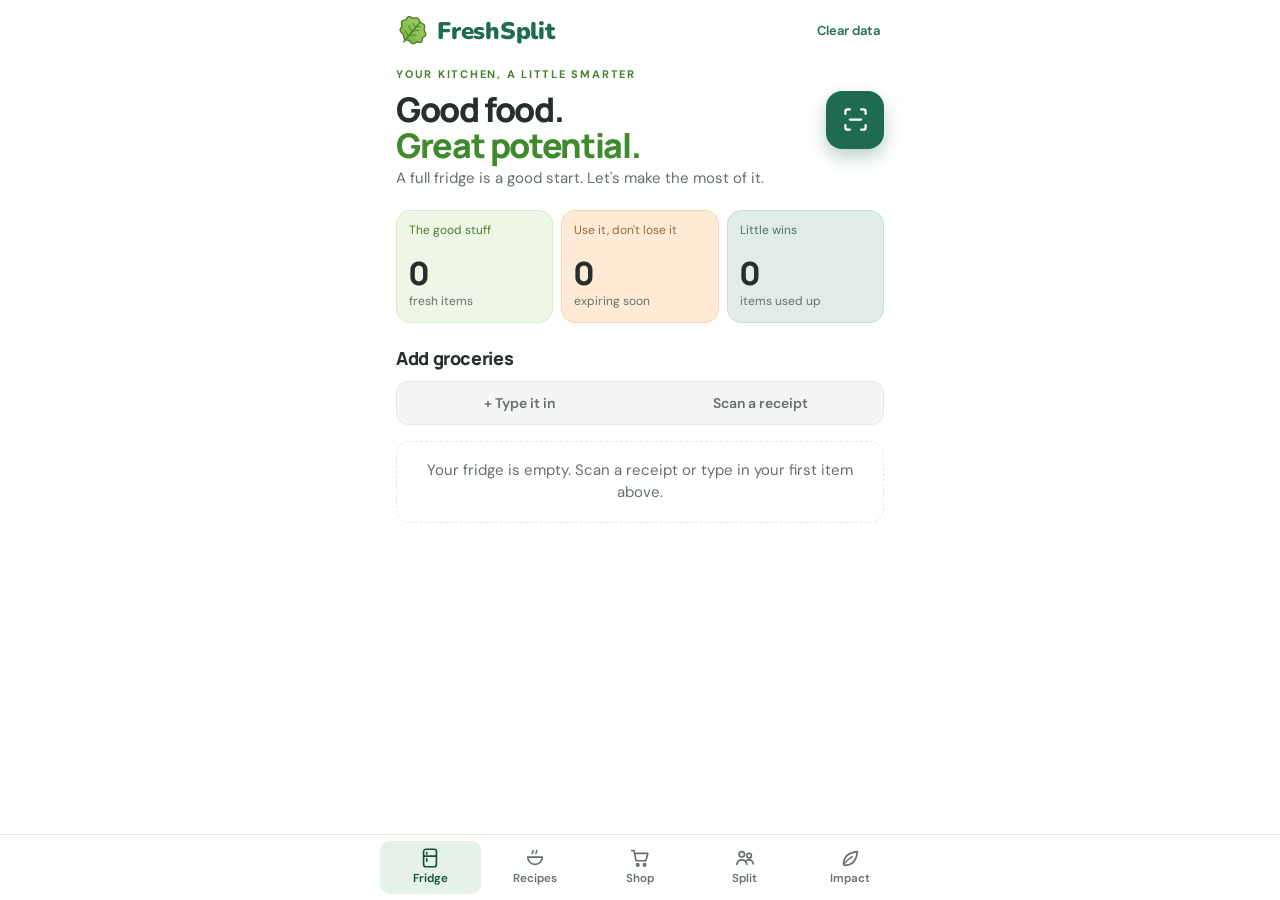
==== commit f567c089: "Add files via upload" ====
--- a/try.html
+++ b/try.html
@@ -7,48 +7,25 @@
 </head>
 <body>
 <title>FreshSplit</title>
+<link rel="icon" type="image/svg+xml" href="[data-uri]">
 <meta name="claude:viewport-fit-sides" content="cover">
 <link rel="preconnect" href="https://fonts.googleapis.com">
 <link rel="preconnect" href="https://fonts.gstatic.com" crossorigin>
-<link href="https://fonts.googleapis.com/css2?family=DM+Sans:opsz,wght@9..40,400;9..40,500;9..40,600;9..40,700&family=Manrope:wght@600;700;800&display=swap" rel="stylesheet">
+<link href="https://fonts.googleapis.com/css2?family=DM+Sans:opsz,wght@9..40,400;9..40,500;9..40,600;9..40,700&family=Manrope:wght@600;700;800&family=Nunito:wght@900&display=swap" rel="stylesheet">
 <style>
 /* Layout: a single phone-width app column, sticky header, fixed bottom tab bar */
 :root{
-  --bg:#FAF7F2; --surface:#FFFDFA; --sunk:#F4EEE6; --ink:#302A27; --muted:#75685D; --line:#E8E1D8;
-  --accent:#CB4726; --accent-ink:#FFFFFF; --accent-soft:#F9E2D7; --accent-strong:#8E422A;
+  --bg:#FFFFFF; --surface:#FFFFFF; --sunk:#F5F6F4; --ink:#26302B; --muted:#66706A; --line:#E4E8E5; color-scheme:light;
+  --accent:#1F6B52; --accent-ink:#FFFFFF; --accent-soft:#E4F2E9; --accent-strong:#164D3B;
   --ice:#1D5E8C; --ice-soft:#DFEDF8; --ok:#246454; --ok-soft:#E2F2E9;
   --warn:#885805; --warn-soft:#FFEDBB; --bad:#A42F2F; --bad-soft:#FFDFDA;
-  --p1:#EEE5F5; --p1-line:#E3D5ED; --p1-ink:#7C6588;
+  --p1:#EEF6E6; --p1-line:#D9EBC8; --p1-ink:#4E7A2C;
   --p2:#FFEBD5; --p2-line:#F1D7B8; --p2-ink:#94683F;
   --p3:#DFECE7; --p3-line:#C8DDD4; --p3-ink:#4F7466;
-  --eyebrow:#A2583F; --headline-em:#D65B38;
-  --shadow:0 1px 2px rgba(48,42,39,.05),0 6px 18px rgba(93,60,31,.06);
+  --eyebrow:#47802A; --headline-em:#3E8A2C;
+  --shadow:0 1px 2px rgba(31,107,82,.05),0 6px 18px rgba(31,107,82,.06);
   --display:"Manrope","DM Sans",system-ui,sans-serif;
   --body:"DM Sans",system-ui,-apple-system,"Segoe UI",Roboto,sans-serif;
-}
-@media (prefers-color-scheme: dark){
-  :root:not([data-theme="light"]){
-    --bg:#191513; --surface:#221D1A; --sunk:#1D1916; --ink:#F3EBE4; --muted:#B5A698; --line:#3A312B;
-    --accent:#F0784F; --accent-ink:#1A0E09; --accent-soft:#3B241A; --accent-strong:#F7A98C;
-    --ice:#86C5F0; --ice-soft:#152A3B; --ok:#72CDB0; --ok-soft:#16302A;
-    --warn:#EBB95C; --warn-soft:#382B12; --bad:#F38D7D; --bad-soft:#3E201C;
-    --p1:#2A2233; --p1-line:#3A2F45; --p1-ink:#CDB6DA;
-    --p2:#33261A; --p2-line:#4A3725; --p2-ink:#E3B98D;
-    --p3:#1C2C27; --p3-line:#2B403A; --p3-ink:#9CCBB9;
-    --eyebrow:#E39A7E; --headline-em:#F0784F;
-    --shadow:0 1px 2px rgba(0,0,0,.4); color-scheme:dark;
-  }
-}
-:root[data-theme="dark"]{
-  --bg:#191513; --surface:#221D1A; --sunk:#1D1916; --ink:#F3EBE4; --muted:#B5A698; --line:#3A312B;
-  --accent:#F0784F; --accent-ink:#1A0E09; --accent-soft:#3B241A; --accent-strong:#F7A98C;
-  --ice:#86C5F0; --ice-soft:#152A3B; --ok:#72CDB0; --ok-soft:#16302A;
-  --warn:#EBB95C; --warn-soft:#382B12; --bad:#F38D7D; --bad-soft:#3E201C;
-  --p1:#2A2233; --p1-line:#3A2F45; --p1-ink:#CDB6DA;
-  --p2:#33261A; --p2-line:#4A3725; --p2-ink:#E3B98D;
-  --p3:#1C2C27; --p3-line:#2B403A; --p3-ink:#9CCBB9;
-  --eyebrow:#E39A7E; --headline-em:#F0784F;
-  --shadow:0 1px 2px rgba(0,0,0,.4); color-scheme:dark;
 }
 *{box-sizing:border-box}
 body{background:var(--bg);color:var(--ink);font-family:var(--body);font-size:15px;line-height:1.45;-webkit-font-smoothing:antialiased}
@@ -197,6 +174,9 @@
 
 .toast{position:fixed;left:50%;bottom:calc(84px + env(safe-area-inset-bottom,0px));transform:translateX(-50%) translateY(20px);background:var(--ink);color:var(--bg);padding:10px 16px;border-radius:12px;font-size:14px;font-weight:500;opacity:0;pointer-events:none;transition:.25s;max-width:calc(100% - 32px);z-index:20;text-align:center}
 .toast.show{opacity:1;transform:translateX(-50%) translateY(0)}
+.toast.has-action.show{pointer-events:auto}
+.toast-btn{margin-left:12px;background:none;border:0;padding:2px 4px;color:#A6D46A;font-weight:700;text-decoration:underline;text-underline-offset:3px;cursor:pointer}
+.btn.rm{color:var(--muted);border-style:dashed}
 .upload{display:flex;flex-direction:column;align-items:center;gap:4px;text-align:center;border:2px dashed var(--accent);background:var(--accent-soft);border-radius:14px;padding:18px 14px;cursor:pointer;color:var(--ink)}
 .upload b{color:var(--accent);font-size:16px}
 .upload .up-ic{width:40px;height:40px;fill:none;stroke:var(--accent);stroke-width:1.8;stroke-linecap:round;stroke-linejoin:round}
@@ -210,7 +190,9 @@
 @media (max-width:380px){.grid3{grid-template-columns:1fr 1fr}.summary b{font-size:20px}}
 
 /* Figma design layer: warm kitchen look */
-.brand{font-family:var(--display);font-weight:800;letter-spacing:-.04em;font-size:23px}
+.brand{font-family:"Nunito",var(--display);font-weight:900;letter-spacing:-.01em;font-size:24px;color:#1F6B52;gap:7px}
+.brand-leaf{width:34px;height:34px;flex:none}
+@media (max-width:420px){.demo-pill{display:none}.brand{font-size:22px}}
 .brand-mark{width:34px;height:34px;border-radius:10px}
 .brand-mark svg{width:19px;height:19px;fill:none;stroke:currentColor;stroke-width:2;stroke-linecap:round;stroke-linejoin:round}
 h1.page{font-weight:800;letter-spacing:-.04em;font-size:34px;line-height:1.08}
@@ -255,7 +237,7 @@
 
 <div class="app">
   <header class="top">
-    <div class="brand"><span class="brand-mark" aria-hidden="true"><svg viewBox="0 0 24 24"><path d="M3 2v7c0 1.1.9 2 2 2h4a2 2 0 0 0 2-2V2"/><path d="M7 2v20"/><path d="M21 15V2a5 5 0 0 0-5 5v6c0 1.1.9 2 2 2h3Zm0 0v7"/></svg></span>freshsplit</div>
+    <div class="brand"><svg class="brand-leaf" viewBox="0 0 40 40" aria-hidden="true"><defs><linearGradient id="lg" x1="0" y1="1" x2="1" y2="0"><stop offset="0" stop-color="#6FAE3B"/><stop offset="1" stop-color="#A6D46A"/></linearGradient></defs><path d="M31.1 11.3 L32.4 12.1 L33.4 13.3 L33.7 14.7 L33.5 16.2 L33.2 17.6 L33.2 18.9 L33.6 20.1 L34.4 21.5 L35.0 23.0 L35.1 24.4 L34.5 25.6 L33.5 26.5 L32.3 27.2 L31.5 28.0 L31.1 29.1 L31.0 30.6 L30.6 32.0 L29.8 33.0 L28.6 33.4 L27.1 33.3 L25.7 32.9 L24.5 32.9 L23.5 33.4 L22.4 34.2 L21.2 34.9 L19.9 35.1 L18.6 34.5 L17.4 33.4 L16.4 32.2 L15.4 31.3 L14.2 30.9 L12.7 30.8 L11.3 30.4 L10.1 29.6 L9.3 28.3 L8.9 26.7 L8.8 25.2 L8.4 24.0 L7.6 22.9 L6.5 21.8 L5.4 20.6 L4.8 19.2 L5.0 17.8 L5.6 16.5 L6.4 15.4 L6.9 14.3 L6.8 13.0 L6.5 11.5 L6.4 10.0 L6.7 8.7 L7.7 7.8 L9.0 7.4 L10.4 7.2 L11.5 6.8 L12.2 5.9 L12.9 4.7 L13.7 3.6 L14.8 3.0 L16.2 3.1 L17.6 3.8 L18.9 4.6 L20.1 5.0 L21.3 5.0 L22.6 4.6 L24.0 4.5 L25.3 4.8 L26.4 5.8 L27.3 7.2 L27.9 8.7 L28.6 9.8 L29.7 10.6 L31.1 11.3Z" fill="url(#lg)" stroke="#4C7A2C" stroke-width="1.6" stroke-linejoin="round"/><path d="M9 33 L29 9" stroke="#4C7A2C" stroke-width="1.6" stroke-linecap="round" fill="none"/><path d="M15 26 L11 20 M19 21 L15 14 M23 16 L20 11 M16 25 L23 25 M20 20 L27 19 M24 15 L29 15" stroke="#4C7A2C" stroke-width="1.2" stroke-linecap="round" fill="none" opacity=".85"/></svg><span>FreshSplit</span></div>
     <span class="spacer"></span>
     <button class="linkbtn" data-act="reset">Clear data</button>
   </header>
@@ -330,14 +312,14 @@
 
 // How to spot each food on a receipt, including common store abbreviations.
 const RX = {
-  cheese:/chees|\bched|\bchs\b|mozz|parm/, yogurt:/yog|\bygt\b/,
-  milk:/milk|\bmlk\b|\bhomo\b|\bskim\b|\b[12]\s?%/, cream:/cream|\bcrm\b/, butter:/butter|\bbtr\b/, eggs:/egg/,
-  chicken:/chick|\bchkn|\bchk\b/, beef:/beef|\bgrnd\s?bf|\bgr\s?bf/, salmon:/salmon/,
+  cheese:/chees|\bched|\bchs[e]?\b|mozz|parm|cott\b|cottage/, yogurt:/yog|\bygt\b/,
+  milk:/milk|\bmlk\b|\bhomo\b|\bskim\b|\b[12]\s?%/, cream:/cream|\bcrm\b/, butter:/butter|\bbtr\b|unsalted|\bsalted\b/, eggs:/egg/,
+  chicken:/chick|\bchkn|\bchk\b|breasts?\b|\bb\/s\b|thighs?\b|drumstick|\bwings?\b/, beef:/beef|\bgrnd\s?bf|\bgr\s?bf/, salmon:/salmon/,
   spinach:/spinach|\bspnch|\bspin\b/, lettuce:/lettuce|romaine|\blett\b|iceberg/, tomato:/tomato|\btoms?\b|\broma\b/,
   pepper:/pepper|\bppr\b/, broccoli:/brocc/, mushroom:/mushr|\bmush\b/, cucumber:/cucumb|\bcuke/, carrot:/carrot|\bcarr\b/,
   strawberries:/strawb|\bstrwb|berries/, avocado:/avocad|\bavo\b/, banana:/banan|\bbnna/, apple:/apple/,
   potato:/potat/, onion:/onion/, garlic:/garlic/,
-  bread:/bread|\bbrd\b|\bloaf|bagel|\bbuns?\b/, tortilla:/tortil|\bwraps?\b/,
+  bread:/bread|\bbrd\b|\bloaf|bagel|\bbuns?\b|\brye\b|sourdough|baguette/, tortilla:/tortil|\bwraps?\b/,
   pasta:/pasta|spaghet|penne|macaroni|fusilli|linguin/, rice:/\brice\b/, oats:/\boats?\b|oatmeal/, beans:/\bbeans?\b/
 };
 function findFood(text){
@@ -349,7 +331,54 @@
 /* ---------- Photos (from the team's Figma design) ---------- */
 const PHOTO = {"strawberries": "[data-uri]", "spinach": "[data-uri]", "chicken": "[data-uri]", "milk": "[data-uri]", "avocado": "[data-uri]", "eggs": "[data-uri]"};
 const RPHOTO = {"Creamy chicken & spinach pasta": "[data-uri]", "Yogurt fruit bowl": "[data-uri]", "Avocado & egg toast": "[data-uri]"};
-function thumb(k,e){ return PHOTO[k] ? `<img src="${PHOTO[k]}" alt="">` : e; }
+// Food photos: built-in photos first, then a matching photo from Wikipedia (free, no key needed).
+// Results are saved on this device so each food is only looked up once.
+const WIKI = {milk:"Milk", eggs:"Egg as food", cheese:"Cheddar cheese", yogurt:"Yogurt", butter:"Butter", cream:"Cream",
+  bread:"Bread", tortilla:"Tortilla", spinach:"Spinach", lettuce:"Lettuce", tomato:"Tomato", pepper:"Bell pepper",
+  broccoli:"Broccoli", mushroom:"Edible mushroom", cucumber:"Cucumber", carrot:"Carrot", potato:"Potato", onion:"Onion",
+  garlic:"Garlic", banana:"Banana", apple:"Apple", strawberries:"Strawberry", avocado:"Avocado", chicken:"Chicken as food",
+  beef:"Ground beef", salmon:"Salmon as food", rice:"Rice", pasta:"Pasta", oats:"Oat", beans:"Bean"};
+const IMG_KEY="freshsplit-img-v1";
+let IMG={}; try{ IMG=JSON.parse(localStorage.getItem(IMG_KEY))||{}; }catch(e){ IMG={}; }
+const imgPending=new Set();
+function thumb(k,e,name){
+  if(k && PHOTO[k]) return `<img src="${PHOTO[k]}" alt="">`;
+  const known = k && WIKI[k];
+  const q = known ? WIKI[k] : String(name||"").replace(/\(.*?\)/g,"").replace(/\d+(\.\d+)?\s?(kg|g|ml|l|lb|pk)\b/gi,"").trim();
+  if(!q || q.length<3) return e;
+  const key=q.toLowerCase();
+  if(IMG[key]) return `<img src="${esc(IMG[key])}" alt="" loading="lazy" data-fb="${esc(e)}">`;
+  if(IMG[key]==="") return e;
+  fetchFoodImage(q,key,!!known);
+  return `<span data-img="${esc(key)}">${e}</span>`;
+}
+async function fetchFoodImage(q,key,exact){
+  if(imgPending.has(key)) return;
+  imgPending.add(key);
+  try{
+    const base="https://en.wikipedia.org/w/api.php?action=query&format=json&origin=*&prop=pageimages&piprop=thumbnail&pithumbsize=240&redirects=1";
+    const url = exact ? base+"&titles="+encodeURIComponent(q) : base+"&generator=search&gsrlimit=1&gsrsearch="+encodeURIComponent(q+" food");
+    const res=await fetch(url);
+    if(!res.ok) return;
+    const data=await res.json();
+    let src="";
+    const pages=data && data.query && data.query.pages;
+    if(pages){ for(const id in pages){ if(pages[id].thumbnail && pages[id].thumbnail.source){ src=pages[id].thumbnail.source; break; } } }
+    IMG[key]=src;
+    try{ localStorage.setItem(IMG_KEY,JSON.stringify(IMG)); }catch(e){}
+    if(src) document.querySelectorAll("[data-img]").forEach(s=>{
+      if(s.dataset.img!==key) return;
+      const im=document.createElement("img"); im.src=src; im.alt=""; im.loading="lazy"; im.dataset.fb=s.textContent;
+      s.replaceWith(im);
+    });
+  }catch(err){ /* offline or blocked: keep the emoji and try again next time */ }
+  finally{ imgPending.delete(key); }
+}
+// If a photo fails to load, show the emoji instead.
+document.addEventListener("error",ev=>{
+  const t=ev.target;
+  if(t && t.tagName==="IMG" && t.dataset && t.dataset.fb!=null) t.replaceWith(document.createTextNode(t.dataset.fb));
+},true);
 const SCAN_SVG='<svg viewBox="0 0 24 24"><path d="M3 7V5a2 2 0 0 1 2-2h2M17 3h2a2 2 0 0 1 2 2v2M21 17v2a2 2 0 0 1-2 2h-2M7 21H5a2 2 0 0 1-2-2v-2M7 12h10"/></svg>';
 const CLOCK_SVG='<svg viewBox="0 0 24 24"><circle cx="12" cy="12" r="9"/><path d="M12 7v5l3 2"/></svg>';
 function pageHead(eb,title,sub,cta){ return `<div class="hero"><div style="flex:1;min-width:0"><div class="eyebrow">${eb}</div><h1 class="page">${title}</h1><p class="sub">${sub}</p></div>${cta||""}</div>`; }
@@ -421,7 +450,16 @@
 
 /* ---------- Toast ---------- */
 let tt;
-function toast(msg){const t=$("#toast"); t.textContent=msg; t.classList.add("show"); clearTimeout(tt); tt=setTimeout(()=>t.classList.remove("show"),2600);}
+function toast(msg, action){
+  const t=$("#toast"); t.textContent=msg;
+  if(action){
+    const b=document.createElement("button"); b.className="toast-btn"; b.type="button"; b.textContent=action.label;
+    b.addEventListener("click",()=>{ t.classList.remove("show"); action.fn(); });
+    t.appendChild(b);
+  }
+  t.classList.toggle("has-action",!!action);
+  t.classList.add("show"); clearTimeout(tt); tt=setTimeout(()=>t.classList.remove("show"), action?6000:2600);
+}
 
 /* ---------- Impact accounting ---------- */
 function finishItem(item, how){
@@ -474,7 +512,7 @@
     ? `<button class="btn sm ghost" data-act="thaw" data-id="${i.id}">Move to fridge</button>`
     : (canFreeze && d>=0 ? `<button class="btn sm ghost" data-act="freeze" data-id="${i.id}">❄ Freeze</button>` : "");
   return `<div class="item ${urgent?"urgent":""} ${frozen?"frozen":""}">
-    <div class="emoji" aria-hidden="true">${thumb(i.k,i.e)}</div>
+    <div class="emoji" aria-hidden="true">${thumb(i.k,i.e,i.name)}</div>
     <div style="min-width:0">
       <div class="head"><div class="name">${esc(i.name)}${i.qty>1?` <span class="muted">×${i.qty}</span>`:""}</div><span class="chip ${st.cls}">${st.txt}</span></div>
       <div class="meta"><span>${esc(i.buyer)} · ${money(i.price*i.qty)}</span><span>·</span>
@@ -483,6 +521,7 @@
         <button class="btn sm" data-act="used" data-id="${i.id}">Used it</button>
         ${moveBtn}
         <button class="btn sm ghost" data-act="tossed" data-id="${i.id}">Threw it out</button>
+        <button class="btn sm ghost rm" data-act="remove" data-id="${i.id}" aria-label="Remove ${esc(i.name)} (added by mistake)">Remove</button>
       </div>
     </div>
     ${tip}
@@ -563,7 +602,7 @@
         <button class="btn" data-act="rcSample">Use sample text</button>
         <button class="btn ghost" data-act="mode" data-mode="">Cancel</button>
       </div>
-      <div class="hint">Photos are read right here in your browser, so your receipt isn't uploaded anywhere. FreshSplit then matches each line to a food and estimates its use-by date from typical shelf life.</div>
+      <div class="hint">Photos are read right here in your browser, so your receipt isn't uploaded anywhere (reader v3). FreshSplit then matches each line to a food and estimates its use-by date from typical shelf life.</div>
       ${res}
     </div>`;
   }
@@ -594,7 +633,7 @@
   <h2>Later <span class="count">${later.length}</span></h2>
   <div class="stack">${later.length?later.map(itemRow).join(""):`<div class="empty">Nothing else in the fridge.</div>`}</div>
   ${freezerSection(frozen)}
-  <p class="disclaimer">Freshness dates are estimates, not a food-safety guarantee. Always check labels and how the food looks and smells.</p>`
+  <p class="disclaimer">Freshness dates are estimates, not a food-safety guarantee. Always check labels and how the food looks and smells. Some food photos come from Wikipedia (Wikimedia Commons).</p>`
   :`<div class="empty" style="margin-top:16px">Your fridge is empty. Scan a receipt or type in your first item above.</div>`}`;
 }
 
@@ -615,26 +654,30 @@
 TOTAL                   45.26
 DEBIT                   45.26`;
 // Lines that are never groceries (totals, tax, payment, store info) and common non-food buys.
-const SKIP_LINE=/sub\s?total|total|\btax\b|\bgst\b|\bpst\b|\bhst\b|change|cash|visa|master\s?card|amex|debit|credit|balance|discount|savings|you saved|tender|approved|auth|card\s?#|points|loyalty|thank|receipt|phone|\btel\b|www\.|\.com|^\d{1,2}\/\d{1,2}|#\d+/i;
-const NON_FOOD=/soap|detergent|paper|towel|tissue|toilet|foil|bleach|cleaner|sponge|shampoo|toothpaste|batter(y|ies)|\bbags?\b|bag fee|deposit|\bdep\b|eco fee|env fee|lottery/i;
+const SKIP_LINE=/sub\s?total|total|date|time|member|invoice|reference|purchase|acct|transaction|amount|cashier|register|terminal|items sold|\btax\b|\bgst\b|\bpst\b|\bhst\b|change|cash|visa|master\s?card|amex|debit|credit|balance|discount|savings|you saved|tender|approved|auth|card\s?#|points|loyalty|thank|receipt|phone|\btel\b|www\.|\.com|^\d{1,2}\/\d{1,2}|#\d+/i;
+const NON_FOOD=/soap|detergent|paper|towel|tissue|toilet|foil|bleach|clean|sponge|shampoo|toothpaste|batter(y|ies)|\bbags?\b|bag fee|deposit|\bdep\b|eco fee|env fee|enviro|lottery|tide|cascade|cloth|boxer|sock|essnce|essence|perfume|cologne|lotion|diaper|wipes|kleenex|charmin|bounty|candle|vitamin|multiple|\/\d/i;
 function parseReceipt(text){
   const found=[], unknown=[];
   text.split(/\r?\n/).forEach(raw=>{
-    // Tidy common reading mistakes: stray tax letters, "$", "4,99", "3. 12", letter O instead of zero.
-    const line=raw.replace(/[|]/g," ")
-      .replace(/\s+[A-Z*]{1,3}\s*$/i,"")
-      .replace(/(\d)\s*[.,]\s*(\d{2})\s*$/,"$1.$2")
-      .replace(/[oO](?=\d?\s*$)/,"0")
-      .trim();
+    const line=raw.replace(/[|\\]/g," ").replace(/\s+/g," ").trim();
     if(!line || SKIP_LINE.test(line)) return;
-    const m=line.match(/^(.+?)\s+\$?\s?(\d+\.\d{2})$/);
-    if(!m) return;
-    const name=m[1].replace(/^\d{3,}\s+/,"").replace(/^\d+\s*@\s*/,"").replace(/^\d+\s+(?=[a-z])/i,"").replace(/[^a-z0-9%&.\- ]/gi," ").replace(/\s+/g," ").trim();
-    const price=parseFloat(m[2]);
-    if(name.length<3 || !/[a-z]{2}/i.test(name) || !(price>0) || NON_FOOD.test(name)) return;
+    // "name ... price", allowing reading slips like 4,99 / 3. 12 / 9:79 / 3.5O and up to 6 stray
+    // characters after the price (tax codes like G or H, pen marks).
+    const m=line.replace(/(\d[.,:]\s?\d)[oO]/g,"$10").match(/^(.*?[a-z]{2}.*?)\s+\$?\s?(\d{1,4})\s?[.,:]\s?(\d{2})(?!\d)(.{0,6})$/i);
+    let name, price=null;
+    if(m){
+      if(/-/.test(m[4])) return;                       // discounts and coupons ("6.00-G")
+      name=m[1]; price=parseFloat(m[2]+"."+m[3]);
+    } else if(/^\W*\d{3,}\s+[a-z]/i.test(line)){
+      name=line.replace(/\s+\S*\d\S*\s*$/,"");          // item line whose price couldn't be read
+    } else return;
+    name=name.replace(/^[^a-z0-9]+/i,"").replace(/^\d{3,}\s+/,"").replace(/^\d+\s*@\s*/,"").replace(/^\d+\s+(?=[a-z])/i,"")
+      .replace(/[^a-z0-9%&.\- ]/gi," ").replace(/\s+/g," ").trim();
+    if(name.length<3 || !/[a-z]{2}/i.test(name) || NON_FOOD.test(name)) return;
+    if(price!==null && !(price>0)) return;
     const f=findFood(name);
     if(f) found.push({f, line:raw.trim(), price, exp:addDays(f.d), frozen:false});
-    else unknown.push(name);
+    else if(price!==null) unknown.push(name);
   });
   return {found, unknown};
 }
@@ -654,16 +697,77 @@
   return tessLoading;
 }
 // Shrink big phone photos and boost contrast so text is easier to read
+// Finds the receipt paper in the photo so the table or countertop around it doesn't confuse the
+// reader. Works in warm, cool, dim or bright light: it first balances the colours, then picks the
+// biggest bright, colourless area. Returns {x,y,w,h} in image pixels, or null to use the whole photo.
+function findPaper(img){
+  try{
+    const W=img.naturalWidth, H=img.naturalHeight, sw=160, sh=Math.max(1,Math.round(H*sw/W)), N=sw*sh;
+    const c=document.createElement("canvas"); c.width=sw; c.height=sh;
+    const x=c.getContext("2d"); x.drawImage(img,0,0,sw,sh);
+    const p=x.getImageData(0,0,sw,sh).data;
+    // 1. White balance: each colour channel's brightest 5% becomes white.
+    const hi=[1,1,1];
+    for(let ch=0;ch<3;ch++){
+      const h=new Uint32Array(256); for(let i=0;i<N;i++) h[p[i*4+ch]]++;
+      let acc=0; for(let v=0;v<256;v++){ acc+=h[v]; if(acc>=N*0.95){ hi[ch]=Math.max(1,v); break; } }
+    }
+    const gray=new Float32Array(N), chroma=new Float32Array(N), gh=new Uint32Array(256);
+    for(let i=0;i<N;i++){
+      const r=Math.min(255,p[i*4]*255/hi[0]), g=Math.min(255,p[i*4+1]*255/hi[1]), b=Math.min(255,p[i*4+2]*255/hi[2]);
+      const mx=Math.max(r,g,b), mn=Math.min(r,g,b);
+      gray[i]=(r+g+b)/3; chroma[i]=(mx-mn)/Math.max(mx,1); gh[Math.min(255,Math.round(gray[i]))]++;
+    }
+    // 2. Pick the brightness that best separates paper from background (Otsu's method).
+    let total=0; for(let v=0;v<256;v++) total+=v*gh[v];
+    let wb=0, sb=0, bestVar=0, t=128;
+    for(let v=0;v<256;v++){
+      wb+=gh[v]; if(!wb) continue;
+      const wf=N-wb; if(!wf) break;
+      sb+=v*gh[v];
+      const mb=sb/wb, mf=(total-sb)/wf, s=wb*wf*(mb-mf)*(mb-mf);
+      if(s>bestVar){ bestVar=s; t=v; }
+    }
+    t=Math.max(90,t);
+    const raw=new Uint8Array(N); for(let i=0;i<N;i++) if(gray[i]>t && chroma[i]<0.22) raw[i]=1;
+    // 3. Shave one pixel off every edge, so specks in the background don't join onto the receipt.
+    const mask=new Uint8Array(N);
+    for(let yy=1;yy<sh-1;yy++) for(let xx=1;xx<sw-1;xx++){
+      const i=yy*sw+xx; if(raw[i]&&raw[i-1]&&raw[i+1]&&raw[i-sw]&&raw[i+sw]) mask[i]=1;
+    }
+    // 4. The biggest connected bright area is the receipt.
+    const seen=new Uint8Array(N); let best=null;
+    for(let s=0;s<N;s++){
+      if(!mask[s]||seen[s]) continue;
+      const q=[s]; seen[s]=1; let n=0, x0=sw, y0=sh, x1=0, y1=0;
+      while(q.length){
+        const v=q.pop(), cx=v%sw, cy=(v/sw)|0; n++;
+        if(cx<x0)x0=cx; if(cx>x1)x1=cx; if(cy<y0)y0=cy; if(cy>y1)y1=cy;
+        const nb=[cx>0?v-1:-1, cx<sw-1?v+1:-1, cy>0?v-sw:-1, cy<sh-1?v+sw:-1];
+        for(const u of nb){ if(u>=0 && mask[u] && !seen[u]){ seen[u]=1; q.push(u); } }
+      }
+      if(!best||n>best.n) best={n,x0,y0,x1,y1};
+    }
+    if(!best || best.n<N*0.04) return null;                // no clear paper: use the whole photo
+    const k=W/sw, pad=3;
+    const bx=Math.max(0,(best.x0-pad)*k), by=Math.max(0,(best.y0-pad)*k);
+    const bw=Math.min(W,(best.x1+1+pad)*k)-bx, bh=Math.min(H,(best.y1+1+pad)*k)-by;
+    if(bw*bh>W*H*0.92) return null;                         // paper already fills the photo
+    return {x:bx,y:by,w:bw,h:bh};
+  }catch(e){ return null; }
+}
 function prepImage(src){
   return new Promise((res,rej)=>{
     const img=new Image();
     img.onload=()=>{
-      const sc=Math.min(1,1800/Math.max(img.naturalWidth,img.naturalHeight));
-      const w=Math.round(img.naturalWidth*sc), h=Math.round(img.naturalHeight*sc);
+      const box=findPaper(img) || {x:0,y:0,w:img.naturalWidth,h:img.naturalHeight};
+      // Receipt text needs to be big enough: aim for about 1600px wide, never more than 2000px tall (bigger makes the reader split names from prices).
+      const sc=Math.min(1600/box.w, 2000/box.h, box.w<1600?3:1);
+      const w=Math.round(box.w*sc), h=Math.round(box.h*sc);
       const c=document.createElement("canvas"); c.width=w; c.height=h;
-      const x=c.getContext("2d"); x.fillStyle="#fff"; x.fillRect(0,0,w,h); x.drawImage(img,0,0,w,h);
+      const x=c.getContext("2d"); x.fillStyle="#fff"; x.fillRect(0,0,w,h); x.drawImage(img,box.x,box.y,box.w,box.h,0,0,w,h);
       const d=x.getImageData(0,0,w,h), p=d.data;
-      for(let i=0;i<p.length;i+=4){ let g=0.299*p[i]+0.587*p[i+1]+0.114*p[i+2]; g=(g-128)*1.4+128; g=g<0?0:g>255?255:g; p[i]=p[i+1]=p[i+2]=g; }
+      for(let i=0;i<p.length;i+=4){ let g=0.299*p[i]+0.587*p[i+1]+0.114*p[i+2]; g=(g-128)*1.5+128; g=g<0?0:g>255?255:g; p[i]=p[i+1]=p[i+2]=g; }
       x.putImageData(d,0,0);
       res({canvas:c, thumb:c.toDataURL("image/jpeg",0.6)});
     };
@@ -690,13 +794,15 @@
     const worker=await Tesseract.createWorker("eng",1,{logger:m=>{
       if(m.status==="recognizing text") setOcr(m.progress,"Reading your receipt…");
     }});
+    // Read the receipt as one column of lines, keeping each item name next to its price.
+    try{ await worker.setParameters({tessedit_pageseg_mode:"4", preserve_interword_spaces:"1"}); }catch(e){}
     const {data:{text}}=await worker.recognize(canvas);
     await worker.terminate();
     UI.receipt=(text||"").trim();
     UI.parsed=parseReceipt(UI.receipt);
     UI.ocr={status:"done",thumb};
     render();
-    toast(UI.parsed.found.length?`Found ${UI.parsed.found.length} grocery items. Check them below.`:"No grocery items found. Check the text and try again.");
+    toast(UI.parsed.found.length>=2?`Found ${UI.parsed.found.length} grocery items. Check them below.`:"Only a little was readable. Try cropping the photo to just the receipt, in good light.");
   }catch(err){
     console.error(err);
     UI.ocr={status:"error"}; render();
@@ -869,7 +975,7 @@
   const top=Math.ceil(max*1.15);
   const bars=weeks.map(w=>`<div class="wk"><i class="r" style="height:${w.r/top*100}%"><em>${kg(w.r)}</em></i><i class="t" style="height:${w.t/top*100}%"><em>${kg(w.t)}</em></i></div>`).join("");
   const rate = (im.usedKg+im.tossedKg)>0 ? Math.round(im.tossedKg/(im.usedKg+im.tossedKg)*100) : null;
-  return `${pageHead("Every bite counts","Small bites. <em>Big impact.</em>","Every kilogram of food you eat instead of throwing out avoids about ${CO2_PER_KG} kg of CO₂.")}
+  return `${pageHead("Every bite counts","Small bites. <em>Big impact.</em>",`Every kilogram of food you eat instead of throwing out avoids about ${CO2_PER_KG} kg of CO₂.`)}
   <div class="tiles">
     <div class="tile hero"><div class="v">${kg(co2)} kg CO₂</div><div class="l">avoided so far by eating food before it expired</div></div>
     <div class="tile"><div class="v">${kg(im.rescuedKg)} kg</div><div class="l">food rescued (${im.rescuedCount} item${im.rescuedCount===1?"":"s"})</div></div>
@@ -942,6 +1048,22 @@
       toast(act==="used" ? (d<=3&&d>=-1 ? `Rescued ${it.name}: ${kg(it.kg*it.qty*CO2_PER_KG)} kg CO₂ avoided` : `Marked ${it.name} as used`) : `Logged ${it.name} as thrown out`);
       render(); break;
     }
+    case "remove": {
+      const idx=S.items.findIndex(i=>i.id===id); if(idx<0) return;
+      const it=S.items[idx], total=it.price*it.qty;
+      // also take it off the shared bill (the matching purchase, newest first)
+      let pIdx=-1;
+      for(let j=S.purchases.length-1;j>=0;j--){ const pu=S.purchases[j]; if(pu.name===it.name && pu.buyer===it.buyer && Math.abs(pu.price-total)<0.01){ pIdx=j; break; } }
+      const pur = pIdx>=0 ? S.purchases.splice(pIdx,1)[0] : null;
+      S.items.splice(idx,1);
+      render();
+      toast(`Removed ${it.name}. It won't count as waste.`, {label:"Undo", fn:()=>{
+        S.items.splice(Math.min(idx,S.items.length),0,it);
+        if(pur) S.purchases.splice(Math.min(pIdx,S.purchases.length),0,pur);
+        render(); toast(`${it.name} is back in your fridge`);
+      }});
+      break;
+    }
     case "freeze": {
       const it=S.items.find(i=>i.id===id); if(!it) return;
       const fd=freezeDays(it.k,it.c); if(fd==null){ toast(noFreezeMsg(it.k,it.c)); return; }
